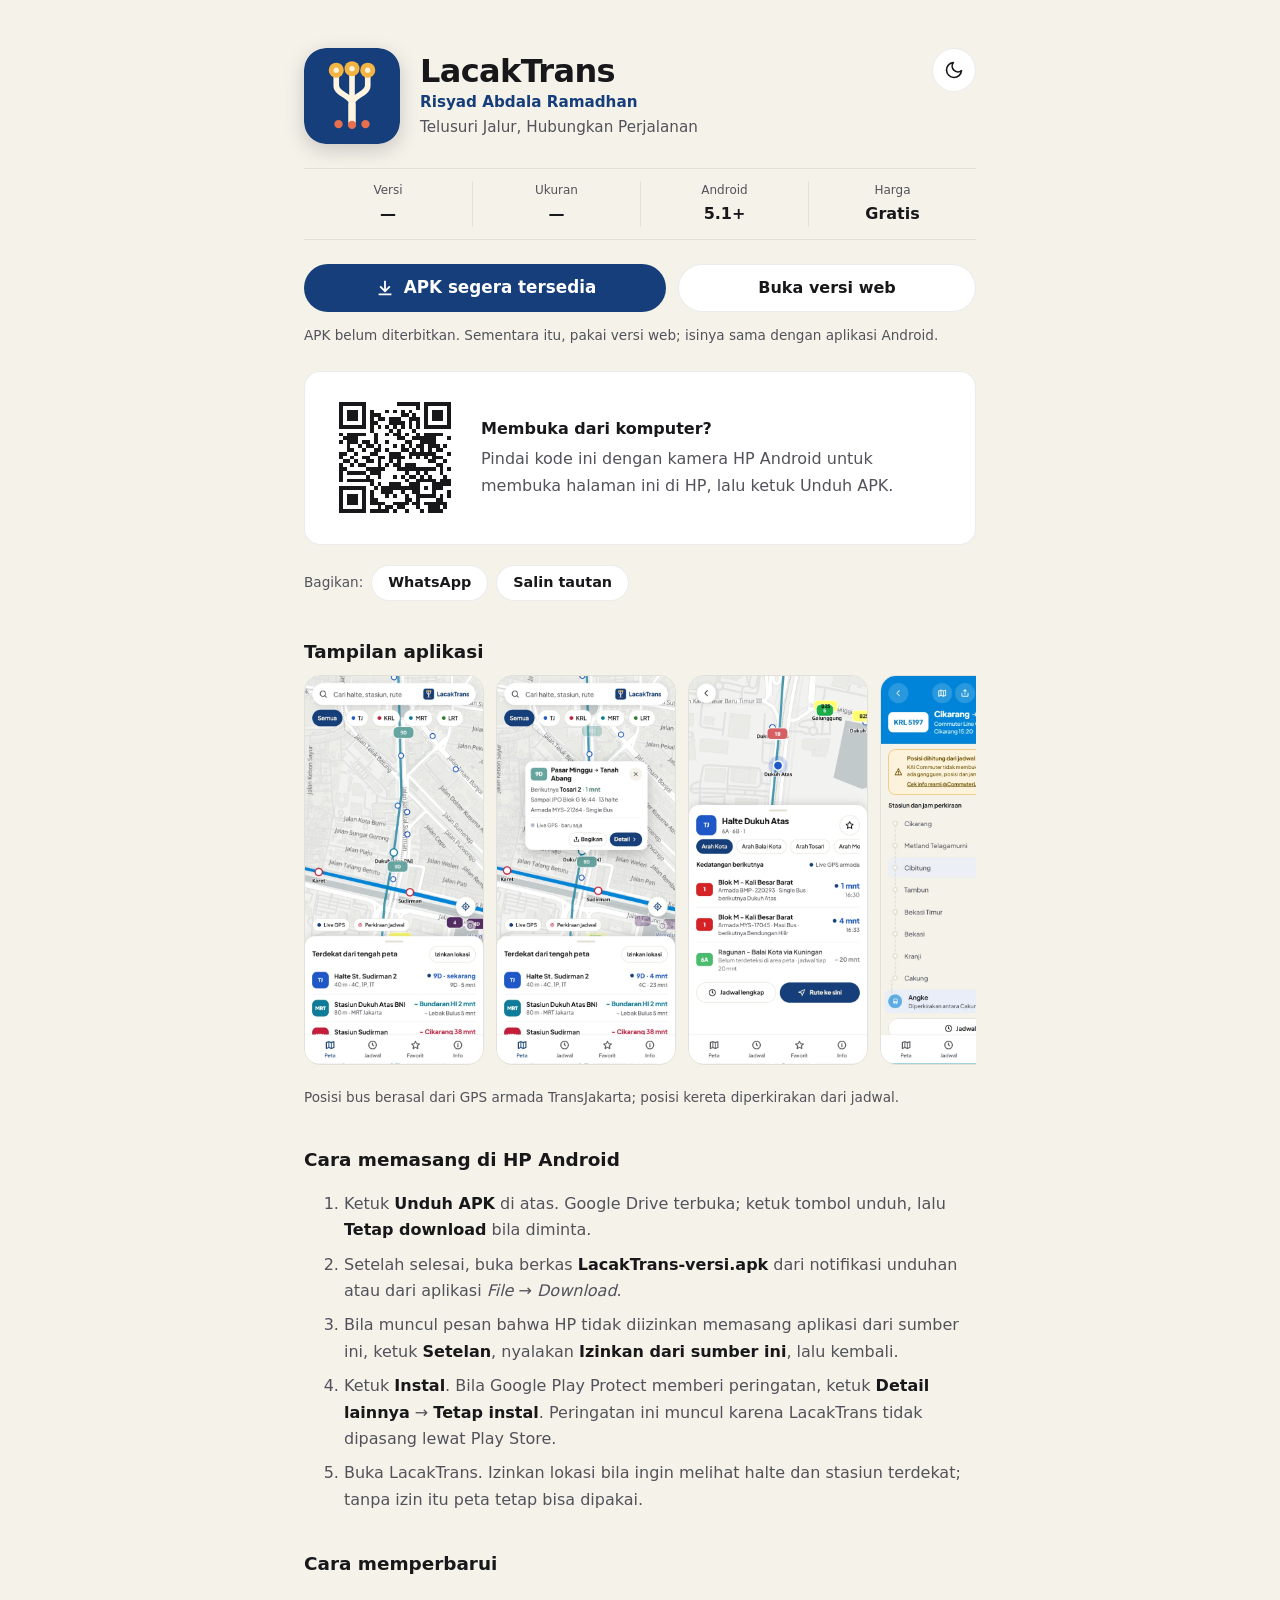
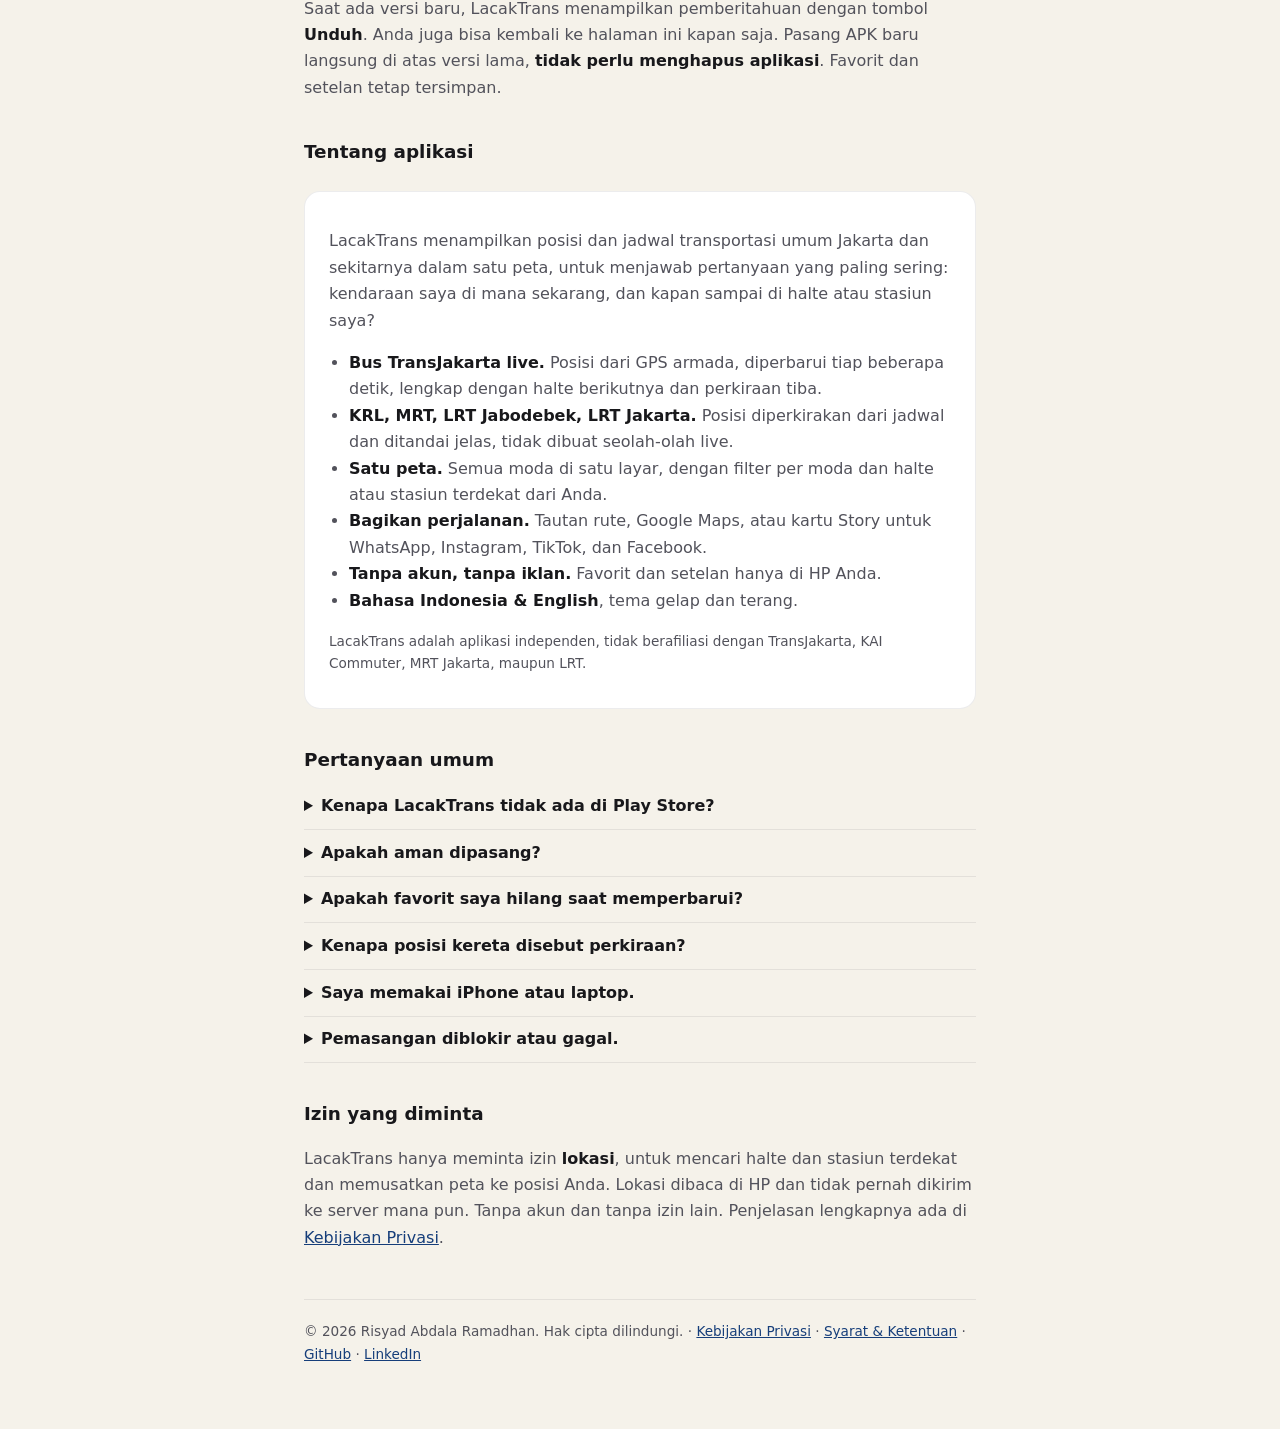
==== index.html @ 2914f6ce "Situs unduh-lt.silsilara.com: halaman unduhan APK, Kebijakan Privasi dan Syarat & Ketentuan (ID/EN)," ====
<!doctype html>
<html lang="id">
  <head>
    <meta charset="UTF-8" />
    <meta name="viewport" content="width=device-width, initial-scale=1.0" />
    <title>LacakTrans — Unduh Aplikasi Lacak TransJakarta, KRL, MRT, LRT</title>
    <meta name="description" content="LacakTrans, aplikasi gratis untuk melihat posisi dan jadwal TransJakarta, KRL, MRT, dan LRT dalam satu peta. Tanpa akun, untuk Android dan web." />
    <link rel="icon" type="image/svg+xml" href="favicon.svg" />
    <link rel="stylesheet" href="gaya.css" />
    <meta name="theme-color" content="#f5f2ea" />
    <script src="tema.js"></script>
    <!-- Pratinjau saat tautan dibagikan (WhatsApp, Telegram, Facebook, dll.) -->
    <meta property="og:type" content="website" />
    <meta property="og:site_name" content="LacakTrans" />
    <meta property="og:title" content="Unduh LacakTrans — Lacak TransJakarta, KRL, MRT, LRT" />
    <meta property="og:description" content="Telusuri Jalur, Hubungkan Perjalanan. Unduh APK Android terbaru atau buka versi web." />
    <meta property="og:url" content="https://unduh-lt.silsilara.com/" />
    <meta property="og:image" content="https://unduh-lt.silsilara.com/gambar/pratinjau.png" />
    <meta property="og:image:width" content="1200" />
    <meta property="og:image:height" content="630" />
    <meta property="og:locale" content="id_ID" />
    <meta name="twitter:card" content="summary_large_image" />
    <link rel="canonical" href="https://unduh-lt.silsilara.com/" />
    <!-- Data terstruktur untuk Google (hasil penelusuran & jawaban AI). Isi FAQPage harus sama dengan bagian
         "Pertanyaan umum" di bawah; ubah keduanya bersamaan. Versi APK sengaja tidak ditulis di sini agar tidak basi. -->
    <script type="application/ld+json">
      {
        "@context": "https://schema.org",
        "@graph": [
          {
            "@type": "WebSite",
            "@id": "https://unduh-lt.silsilara.com/#situs",
            "url": "https://unduh-lt.silsilara.com/",
            "name": "LacakTrans",
            "inLanguage": "id"
          },
          {
            "@type": "Person",
            "@id": "https://unduh-lt.silsilara.com/#pengembang",
            "name": "Risyad Abdala Ramadhan",
            "sameAs": ["https://github.com/masrisyad", "https://www.linkedin.com/in/risyadabdalaramadhan/"]
          },
          {
            "@type": "MobileApplication",
            "@id": "https://unduh-lt.silsilara.com/#aplikasi",
            "name": "LacakTrans",
            "alternateName": "LacakTrans by Silsilara",
            "description": "Aplikasi gratis untuk melihat posisi dan jadwal transportasi umum Jakarta dalam satu peta: bus TransJakarta live dari GPS armada, KRL, MRT, LRT Jabodebek, dan LRT Jakarta diperkirakan dari jadwal. Tanpa akun dan tanpa iklan.",
            "url": "https://unduh-lt.silsilara.com/",
            "applicationCategory": "TravelApplication",
            "operatingSystem": "Android 5.1+",
            "inLanguage": ["id", "en"],
            "isAccessibleForFree": true,
            "offers": { "@type": "Offer", "price": "0", "priceCurrency": "IDR" },
            "image": "https://unduh-lt.silsilara.com/gambar/pratinjau.png",
            "screenshot": [
              "https://unduh-lt.silsilara.com/gambar/1-peta.webp",
              "https://unduh-lt.silsilara.com/gambar/2-tooltip.webp",
              "https://unduh-lt.silsilara.com/gambar/3-halte.webp",
              "https://unduh-lt.silsilara.com/gambar/4-kereta.webp"
            ],
            "featureList": [
              "Posisi bus TransJakarta live dari GPS armada",
              "Posisi KRL, MRT, dan LRT diperkirakan dari jadwal, ditandai jelas",
              "Semua moda dalam satu peta",
              "Kedatangan berikutnya di halte dan stasiun",
              "Bagikan rute dan kartu Story",
              "Bahasa Indonesia dan English, tema gelap dan terang"
            ],
            "author": { "@id": "https://unduh-lt.silsilara.com/#pengembang" },
            "sameAs": ["https://lacaktrans.silsilara.com/"]
          },
          {
            "@type": "FAQPage",
            "mainEntity": [
              {
                "@type": "Question",
                "name": "Kenapa LacakTrans tidak ada di Play Store?",
                "acceptedAnswer": { "@type": "Answer", "text": "Untuk saat ini LacakTrans dibagikan langsung sebagai berkas APK lewat halaman ini. Halaman ini selalu berisi versi terbaru, jadi cukup bagikan tautan ini." }
              },
              {
                "@type": "Question",
                "name": "Apakah aman dipasang?",
                "acceptedAnswer": { "@type": "Answer", "text": "APK di halaman ini ditandatangani dengan kunci resmi LacakTrans, jadi pembaruan hanya bisa dipasang di atas aplikasi asli. Unduh hanya dari halaman ini, jangan dari berkas yang diteruskan orang lain." }
              },
              {
                "@type": "Question",
                "name": "Apakah favorit saya hilang saat memperbarui?",
                "acceptedAnswer": { "@type": "Answer", "text": "Tidak. Pasang versi baru di atas versi lama; favorit dan setelan tetap tersimpan di HP." }
              },
              {
                "@type": "Question",
                "name": "Kenapa posisi kereta disebut perkiraan?",
                "acceptedAnswer": { "@type": "Answer", "text": "KRL, MRT, dan LRT belum membuka data posisi kereta. LacakTrans menghitung posisinya dari jadwal, jadi ditandai perkiraan dan bisa berbeda dari kereta sebenarnya. Posisi bus TransJakarta berasal dari GPS armada." }
              },
              {
                "@type": "Question",
                "name": "Saya memakai iPhone atau laptop.",
                "acceptedAnswer": { "@type": "Answer", "text": "Gunakan versi web di https://lacaktrans.silsilara.com. Isinya sama dengan aplikasi Android." }
              },
              {
                "@type": "Question",
                "name": "Pemasangan diblokir atau gagal.",
                "acceptedAnswer": { "@type": "Answer", "text": "Pastikan izin Instal aplikasi tidak dikenal sudah dinyalakan untuk aplikasi yang membuka APK (Chrome, Drive, atau File). Bila muncul \"Aplikasi tidak terpasang\" karena versinya bentrok, hapus dulu LacakTrans versi uji coba lalu pasang ulang." }
              }
            ]
          }
        ]
      }
    </script>
  </head>
  <body>
    <main>
      <!-- Info APK di bawah adalah cadangan; skrip memperbaruinya dari versi.json situs aplikasi (bagian "apk"). -->
      <header class="aplikasi">
        <img class="ikon-aplikasi" src="favicon.svg" alt="" width="96" height="96" />
        <div>
          <h1>LacakTrans</h1>
          <p class="pengembang">Risyad Abdala Ramadhan</p>
          <p class="slogan">Telusuri Jalur, Hubungkan Perjalanan</p>
        </div>
        <button id="tombol-tema" class="tombol-tema" type="button" aria-label="Ganti ke mode gelap" title="Ganti ke mode gelap">
          <svg class="ikon-bulan" aria-hidden="true" viewBox="0 0 24 24" width="20" height="20" fill="none" stroke="currentColor" stroke-width="2" stroke-linecap="round" stroke-linejoin="round"><path d="M21 12.8A9 9 0 1 1 11.2 3a7 7 0 0 0 9.8 9.8z"/></svg>
          <svg class="ikon-matahari" aria-hidden="true" viewBox="0 0 24 24" width="20" height="20" fill="none" stroke="currentColor" stroke-width="2" stroke-linecap="round"><circle cx="12" cy="12" r="4"/><path d="M12 2v2M12 20v2M4.93 4.93l1.41 1.41M17.66 17.66l1.41 1.41M2 12h2M20 12h2M4.93 19.07l1.41-1.41M17.66 6.34l1.41-1.41"/></svg>
        </button>
      </header>

      <!-- Tampil bila dibuka dari browser bawaan Instagram/Facebook/TikTok: unduhan sering gagal di sana. -->
      <div id="pesan-aplikasi" class="pemberitahuan" role="alert" hidden>
        <strong>Anda membuka halaman ini dari <span id="nama-aplikasi">aplikasi lain</span>.</strong>
        Unduhan bisa gagal di sini, jadi buka halaman ini di browser dulu.
        <div class="tombol-unduh">
          <a id="tombol-buka-browser" class="tombol utama" href="https://unduh-lt.silsilara.com/" hidden>Buka di browser</a>
          <button id="salin-aplikasi" class="tombol kedua" type="button">Salin tautan</button>
        </div>
        <!-- Teks petunjuk diisi skrip sesuai perangkat (Android / iPhone & iPad). -->
        <p id="petunjuk-menu" class="kecil">
          Atau buka menu aplikasi ini, lalu pilih Buka di browser. Bisa juga salin tautan lalu tempel di browser.
        </p>
      </div>

      <dl class="statistik">
        <div><dt>Versi</dt><dd id="info-versi">—</dd></div>
        <div><dt>Ukuran</dt><dd id="info-ukuran">—</dd></div>
        <div><dt>Android</dt><dd>5.1+</dd></div>
        <div><dt>Harga</dt><dd>Gratis</dd></div>
      </dl>

      <div id="pesan-iphone" class="pemberitahuan" hidden>
        <strong>Aplikasi iOS belum tersedia untuk iPhone/iPad.</strong> Silakan pakai versi web lewat tombol di bawah;
        isinya sama dan bisa disimpan ke layar utama dari Safari (Bagikan → Tambahkan ke Layar Utama).
      </div>

      <div class="unduh">
        <div class="tombol-unduh">
          <a id="tombol-apk" class="tombol utama" href="https://lacaktrans.silsilara.com" rel="noopener">
            <svg aria-hidden="true" viewBox="0 0 24 24" width="22" height="22"><path fill="currentColor" d="M11 4h2v9.17l3.59-3.58L18 11l-6 6-6-6 1.41-1.41L11 13.17zM5 18h14v2H5z"/></svg>
            <span id="teks-apk">APK segera tersedia</span>
          </a>
          <a id="tombol-web" class="tombol kedua" href="https://lacaktrans.silsilara.com" rel="noopener">Buka versi web</a>
        </div>
        <p id="catatan-unduh" class="kecil catatan-unduh">
          APK belum diterbitkan. Sementara itu, pakai versi web; isinya sama dengan aplikasi Android.
        </p>

        <div id="kartu-qr" class="kartu kartu-qr" hidden>
          <img src="gambar/qr.svg" alt="Kode QR halaman ini" width="132" height="132" />
          <div>
            <strong>Membuka dari komputer?</strong>
            <p>Pindai kode ini dengan kamera HP Android untuk membuka halaman ini di HP, lalu ketuk Unduh APK.</p>
          </div>
        </div>
      </div>

      <div class="bagikan">
        <span class="kecil">Bagikan:</span>
        <a id="bagikan-wa" class="tombol kecil-tombol" href="https://wa.me/?text=Unduh%20LacakTrans%2C%20aplikasi%20lacak%20TransJakarta%2C%20KRL%2C%20MRT%2C%20dan%20LRT%3A%20https%3A%2F%2Funduh-lt.silsilara.com%2F" rel="noopener">WhatsApp</a>
        <button id="bagikan-salin" class="tombol kecil-tombol" type="button">Salin tautan</button>
        <span id="bagikan-status" class="kecil" role="status"></span>
      </div>

      <section aria-labelledby="judul-layar">
        <h2 id="judul-layar">Tampilan aplikasi</h2>
        <div class="layar">
          <img src="gambar/1-peta.webp" alt="Peta: bus TransJakarta live dan kereta perkiraan di sekitar Dukuh Atas" width="270" height="584" loading="lazy" />
          <img src="gambar/2-tooltip.webp" alt="Kartu bus: rute, asal dan tujuan, halte berikutnya, perkiraan tiba" width="270" height="584" loading="lazy" />
          <img src="gambar/3-halte.webp" alt="Layar halte: kedatangan bus berikutnya" width="270" height="584" loading="lazy" />
          <img src="gambar/4-kereta.webp" alt="Layar kereta: stasiun berikutnya dan perkiraan tiba di tiap stasiun" width="270" height="584" loading="lazy" />
        </div>
        <p class="kecil">Posisi bus berasal dari GPS armada TransJakarta; posisi kereta diperkirakan dari jadwal.</p>
      </section>

      <section id="bagian-baru" aria-labelledby="judul-baru" hidden>
        <h2 id="judul-baru">Apa yang baru</h2>
        <p id="info-catatan"></p>
      </section>

      <section aria-labelledby="judul-pasang">
        <h2 id="judul-pasang">Cara memasang di HP Android</h2>
        <ol class="langkah">
          <li>Ketuk <strong>Unduh APK</strong> di atas. Google Drive terbuka; ketuk tombol unduh, lalu <strong>Tetap download</strong> bila diminta.</li>
          <li>Setelah selesai, buka berkas <strong>LacakTrans-<span class="versi-teks">versi</span>.apk</strong> dari notifikasi unduhan atau dari aplikasi <em>File</em> → <em>Download</em>.</li>
          <li>Bila muncul pesan bahwa HP tidak diizinkan memasang aplikasi dari sumber ini, ketuk <strong>Setelan</strong>, nyalakan <strong>Izinkan dari sumber ini</strong>, lalu kembali.</li>
          <li>Ketuk <strong>Instal</strong>. Bila Google Play Protect memberi peringatan, ketuk <strong>Detail lainnya</strong> → <strong>Tetap instal</strong>. Peringatan ini muncul karena LacakTrans tidak dipasang lewat Play Store.</li>
          <li>Buka LacakTrans. Izinkan lokasi bila ingin melihat halte dan stasiun terdekat; tanpa izin itu peta tetap bisa dipakai.</li>
        </ol>
      </section>

      <section aria-labelledby="judul-perbarui">
        <h2 id="judul-perbarui">Cara memperbarui</h2>
        <p>
          Saat ada versi baru, LacakTrans menampilkan pemberitahuan dengan tombol <strong>Unduh</strong>. Anda juga bisa kembali ke
          halaman ini kapan saja. Pasang APK baru langsung di atas versi lama, <strong>tidak perlu menghapus aplikasi</strong>.
          Favorit dan setelan tetap tersimpan.
        </p>
      </section>

      <section aria-labelledby="judul-tentang">
        <h2 id="judul-tentang">Tentang aplikasi</h2>
        <div class="kartu">
          <p>
            LacakTrans menampilkan posisi dan jadwal transportasi umum Jakarta dan sekitarnya dalam satu peta, untuk menjawab
            pertanyaan yang paling sering: kendaraan saya di mana sekarang, dan kapan sampai di halte atau stasiun saya?
          </p>
          <ul>
            <li><strong>Bus TransJakarta live.</strong> Posisi dari GPS armada, diperbarui tiap beberapa detik, lengkap dengan halte berikutnya dan perkiraan tiba.</li>
            <li><strong>KRL, MRT, LRT Jabodebek, LRT Jakarta.</strong> Posisi diperkirakan dari jadwal dan ditandai jelas, tidak dibuat seolah-olah live.</li>
            <li><strong>Satu peta.</strong> Semua moda di satu layar, dengan filter per moda dan halte atau stasiun terdekat dari Anda.</li>
            <li><strong>Bagikan perjalanan.</strong> Tautan rute, Google Maps, atau kartu Story untuk WhatsApp, Instagram, TikTok, dan Facebook.</li>
            <li><strong>Tanpa akun, tanpa iklan.</strong> Favorit dan setelan hanya di HP Anda.</li>
            <li><strong>Bahasa Indonesia &amp; English</strong>, tema gelap dan terang.</li>
          </ul>
          <p class="kecil">LacakTrans adalah aplikasi independen, tidak berafiliasi dengan TransJakarta, KAI Commuter, MRT Jakarta, maupun LRT.</p>
        </div>
      </section>

      <section aria-labelledby="judul-tanya">
        <h2 id="judul-tanya">Pertanyaan umum</h2>
        <details>
          <summary>Kenapa LacakTrans tidak ada di Play Store?</summary>
          <p>Untuk saat ini LacakTrans dibagikan langsung sebagai berkas APK lewat halaman ini. Halaman ini selalu berisi versi terbaru, jadi cukup bagikan tautan ini.</p>
        </details>
        <details>
          <summary>Apakah aman dipasang?</summary>
          <p>APK di halaman ini ditandatangani dengan kunci resmi LacakTrans, jadi pembaruan hanya bisa dipasang di atas aplikasi asli. Unduh hanya dari halaman ini, jangan dari berkas yang diteruskan orang lain.</p>
        </details>
        <details>
          <summary>Apakah favorit saya hilang saat memperbarui?</summary>
          <p>Tidak. Pasang versi baru di atas versi lama; favorit dan setelan tetap tersimpan di HP.</p>
        </details>
        <details>
          <summary>Kenapa posisi kereta disebut perkiraan?</summary>
          <p>KRL, MRT, dan LRT belum membuka data posisi kereta. LacakTrans menghitung posisinya dari jadwal, jadi ditandai perkiraan dan bisa berbeda dari kereta sebenarnya. Posisi bus TransJakarta berasal dari GPS armada.</p>
        </details>
        <details>
          <summary>Saya memakai iPhone atau laptop.</summary>
          <p>Gunakan <a id="tautan-web-faq" href="https://lacaktrans.silsilara.com">versi web</a>. Isinya sama dengan aplikasi Android.</p>
        </details>
        <details>
          <summary>Pemasangan diblokir atau gagal.</summary>
          <p>Pastikan izin <em>Instal aplikasi tidak dikenal</em> sudah dinyalakan untuk aplikasi yang membuka APK (Chrome, Drive, atau File). Bila muncul "Aplikasi tidak terpasang" karena versinya bentrok, hapus dulu LacakTrans versi uji coba lalu pasang ulang.</p>
        </details>
      </section>

      <section aria-labelledby="judul-izin">
        <h2 id="judul-izin">Izin yang diminta</h2>
        <p>
          LacakTrans hanya meminta izin <strong>lokasi</strong>, untuk mencari halte dan stasiun terdekat dan memusatkan peta ke
          posisi Anda. Lokasi dibaca di HP dan tidak pernah dikirim ke server mana pun. Tanpa akun dan tanpa izin lain.
          Penjelasan lengkapnya ada di <a href="privasi.html">Kebijakan Privasi</a>.
        </p>
      </section>

      <footer>
        © 2026 Risyad Abdala Ramadhan. Hak cipta dilindungi. ·
        <a href="privasi.html">Kebijakan Privasi</a> ·
        <a href="syarat.html">Syarat &amp; Ketentuan</a> ·
        <a href="https://github.com/masrisyad">GitHub</a> ·
        <a href="https://www.linkedin.com/in/risyadabdalaramadhan/">LinkedIn</a>
      </footer>
    </main>

    <script>
      const TAUTAN_HALAMAN = 'https://unduh-lt.silsilara.com/'
      // Info APK terbaru, sumber yang sama dengan dialog pembaruan di aplikasi (public/data/versi.json → "apk").
      const VERSI_JSON = 'https://lacaktrans.silsilara.com/data/versi.json'
      const $ = (id) => document.getElementById(id)

      function tampilkanVersi(versi) {
        const info = versi && versi.apk
        if (!info || !/^https:\/\//.test(info.url || '')) return // belum ada APK: tetap pakai teks cadangan
        const nama = String(info.versionName || info.versionCode || '')
        if (nama) {
          $('info-versi').textContent = nama
          $('teks-apk').textContent = `Unduh APK ${nama}`
          document.querySelectorAll('.versi-teks').forEach((el) => (el.textContent = nama))
        }
        if (info.ukuran) $('info-ukuran').textContent = info.ukuran
        let tanggal = ''
        if (/^\d{4}-\d{2}-\d{2}$/.test(info.tanggal || '')) {
          tanggal = new Date(info.tanggal + 'T00:00:00').toLocaleDateString('id-ID', { day: 'numeric', month: 'long', year: 'numeric' })
        }
        $('catatan-unduh').innerHTML =
          (tanggal ? `Diperbarui ${tanggal}. ` : '') +
          'APK diunduh dari Google Drive. Bila muncul peringatan pemindaian virus, ketuk <strong>Tetap download</strong> (<em>Download anyway</em>).'
        $('tombol-apk').href = info.url
        const catatan = (info.catatan && info.catatan.id) || ''
        if (catatan) {
          $('info-catatan').textContent = catatan
          $('bagian-baru').hidden = false
        }
      }
      fetch(VERSI_JSON, { cache: 'no-store' })
        .then((r) => (r.ok ? r.json() : null))
        .then(tampilkanVersi)
        .catch(() => {}) // tetap pakai info cadangan di HTML

      // Menyesuaikan perangkat: iPhone/iPad → versi web jadi tombol utama; komputer → kode QR untuk HP.
      const ua = navigator.userAgent
      const iphone = /iPhone|iPad|iPod/i.test(ua) || (/Macintosh/.test(ua) && navigator.maxTouchPoints > 1)
      const android = /Android/i.test(ua)

      // Browser bawaan aplikasi (daftar sama dengan situs Silsilara). WhatsApp & Telegram tidak termasuk: keduanya
      // membuka tautan lewat Chrome Custom Tabs / Safari, tempat unduhan berjalan normal.
      const APLIKASI = [
        ['Instagram', /Instagram/],
        ['Threads', /Barcelona/],
        ['Facebook', /FBAN|FBAV|FB_IAB|FBIOS/],
        ['TikTok', /musical_ly|BytedanceWebview|TikTok/i],
        ['LINE', /\bLine\//],
        ['LinkedIn', /LinkedInApp/],
      ]
      const aplikasi = APLIKASI.find(([, pola]) => pola.test(ua))?.[0]
      if (aplikasi) {
        $('nama-aplikasi').textContent = aplikasi
        $('pesan-aplikasi').hidden = false
        $('salin-aplikasi').addEventListener('click', async () => {
          try {
            await navigator.clipboard.writeText(TAUTAN_HALAMAN)
            $('salin-aplikasi').textContent = 'Tautan disalin'
          } catch {
            $('salin-aplikasi').textContent = TAUTAN_HALAMAN
          }
        })
        const alamat = `${location.host}${location.pathname}${location.search}`
        if (android) {
          // Intent tanpa package= → browser default HP (Chrome, Firefox, Opera, dll.), bukan dipaksa ke Chrome.
          const intent = `intent://${alamat}#Intent;scheme=https;end`
          $('tombol-buka-browser').href = intent
          $('tombol-buka-browser').hidden = false
          $('petunjuk-menu').textContent =
            'Bila tidak pindah otomatis, ketuk tombol di atas, atau ketuk ⋮ di pojok kanan atas lalu pilih Buka di browser.'
          location.href = intent // coba otomatis; bila diabaikan aplikasinya, tombol di atas tetap ada
        } else if (iphone) {
          // iOS tidak punya intent seperti Android, jadi halaman tidak bisa membuka Safari sendiri.
          const petunjuk = $('petunjuk-menu')
          petunjuk.classList.remove('kecil')
          petunjuk.innerHTML = 'Ketuk ikon titik tiga <strong>(⋯)</strong>, lalu pilih <strong>Buka di browser eksternal</strong>.'
          $('salin-aplikasi').parentElement.before(petunjuk)
        }
      }
      if (iphone) {
        // Di dalam aplikasi cukup satu kotak (buka di browser); pesan iPhone tampil setelah halaman dibuka di Safari.
        $('pesan-iphone').hidden = Boolean(aplikasi)
        $('tombol-apk').classList.replace('utama', 'kedua')
        $('tombol-web').classList.replace('kedua', 'utama')
        $('tombol-web').parentElement.prepend($('tombol-web'))
      } else if (!android) {
        $('kartu-qr').hidden = false
      }

      // Bagikan: lembar bagikan bawaan HP bila ada, selain itu salin tautan.
      const pesanBagikan = 'Unduh LacakTrans, aplikasi lacak TransJakarta, KRL, MRT, dan LRT:'
      $('bagikan-salin').addEventListener('click', async () => {
        if (navigator.share && (android || iphone)) {
          try {
            await navigator.share({ title: 'LacakTrans', text: pesanBagikan, url: TAUTAN_HALAMAN })
            return
          } catch (err) {
            if (err?.name === 'AbortError') return
          }
        }
        try {
          await navigator.clipboard.writeText(TAUTAN_HALAMAN)
          $('bagikan-status').textContent = 'Tautan disalin.'
        } catch {
          $('bagikan-status').textContent = TAUTAN_HALAMAN
        }
      })
      if (navigator.share && (android || iphone)) $('bagikan-salin').textContent = 'Bagikan lainnya'

      // Analitik PostHog (proyek yang sama dengan aplikasi, lihat src/lib/analitik.ts), seperti halaman unduh Silsilara:
      // hanya 3 event, tanpa autocapture & rekaman sesi. Sengaja tidak memakai $pageview
      // agar kunjungan di sini tidak ikut terhitung sebagai pengunjung aplikasi. GitHub Pages tanpa proxy /sinyal →
      // kirim langsung ke PostHog EU. Kunci kosong atau di luar unduh-lt.silsilara.com: event hanya ditulis ke konsol.
      const POSTHOG_KEY = '' // isi dengan kunci proyek PostHog LacakTrans (phc_...) setelah proyeknya dibuat
      const ANALITIK = Boolean(POSTHOG_KEY) && location.hostname === 'unduh-lt.silsilara.com'
      const antreanAnalitik = []
      const lacak = (event, props = {}) => {
        if (!ANALITIK) return console.info('[analitik]', event, props)
        if (window.posthog?.__loaded) window.posthog.capture(event, props, { transport: 'sendBeacon' })
        else antreanAnalitik.push([event, props])
      }
      if (ANALITIK) {
        const skrip = document.createElement('script')
        skrip.src = 'https://cdn.jsdelivr.net/npm/posthog-js@1.436.1/dist/array.full.no-external.js'
        skrip.async = true
        skrip.onload = () => {
          window.posthog.init(POSTHOG_KEY, {
            api_host: 'https://eu.i.posthog.com',
            defaults: '2026-08-30',
            person_profiles: 'identified_only',
            persistence: 'localStorage', // tanpa cookie
            autocapture: false,
            capture_pageview: false,
            capture_pageleave: false,
            capture_performance: false,
            capture_dead_clicks: false,
            capture_heatmaps: false,
            capture_exceptions: false,
            rageclick: false,
            disable_session_recording: true,
            disable_surveys: true,
          })
          window.posthog.register({ platform: 'Halaman unduh', browser_aplikasi: aplikasi || null })
          antreanAnalitik.splice(0).forEach(([event, props]) => window.posthog.capture(event, props))
        }
        document.head.append(skrip)
      }
      const perangkat = iphone ? 'iPhone/iPad' : android ? 'Android' : 'Komputer'
      lacak('buka_halaman_unduh', { perangkat })
      $('tombol-apk').addEventListener('click', () => lacak('klik_unduh_apk', { perangkat, versi: $('info-versi').textContent }))
      $('tombol-web').addEventListener('click', () => lacak('klik_buka_web', { perangkat, posisi: 'tombol' }))
      $('tautan-web-faq').addEventListener('click', () => lacak('klik_buka_web', { perangkat, posisi: 'faq' }))
    </script>
  </body>
</html>
---- gaya.css ----
/* Halaman informasi LacakTrans (unduhan, privasi, syarat) — salinan gaya situs Silsilara, warna LacakTrans.
   Bawaan mode terang; mode gelap lewat tombol tema (tema.js menyetel data-tema="gelap" di <html>). */
:root {
  color-scheme: light;
  --latar: #f5f2ea;
  --panel: #ffffff;
  --garis: rgb(24 24 27 / 0.08);
  --teks: #18181b;
  --redup: #52525b;
  --aksen: #163e7a;
  --teks-aksen: #ffffff; /* teks di atas tombol beraksen */
}
:root[data-tema='gelap'] {
  color-scheme: dark;
  --latar: #0a0f0e;
  --panel: rgb(255 255 255 / 0.04);
  --garis: rgb(255 255 255 / 0.08);
  --teks: #f4f4f5;
  --redup: #a1a1aa;
  --aksen: #f2b544;
  --teks-aksen: #18181b;
}
* {
  box-sizing: border-box;
}
body {
  margin: 0;
  background: var(--latar);
  color: var(--teks);
  font: 16px/1.65 'Plus Jakarta Sans', ui-sans-serif, system-ui, -apple-system, 'Segoe UI', sans-serif;
}
main {
  max-width: 44rem;
  margin: 0 auto;
  padding: 3rem 1rem 4rem;
}
.logo {
  display: block;
  width: 4rem;
  height: 4rem;
}
h1 {
  margin: 1.25rem 0 0.25rem;
  font-size: 2rem;
  line-height: 1.2;
  letter-spacing: -0.02em;
}
h2 {
  margin: 2.25rem 0 0.5rem;
  font-size: 1.15rem;
}
p,
li {
  color: var(--redup);
}
strong {
  color: var(--teks);
}
a {
  color: var(--aksen);
}
ul {
  padding-left: 1.25rem;
}
.kartu {
  margin-top: 1.5rem;
  padding: 1.25rem 1.5rem;
  border: 1px solid var(--garis);
  border-radius: 1rem;
  background: var(--panel);
}
.kecil {
  font-size: 0.85rem;
}

/* Beranda = halaman unduhan (index.html), tata letak mirip halaman aplikasi di toko aplikasi. */
.aplikasi {
  position: relative;
  display: flex;
  gap: 1.25rem;
  align-items: center;
  padding-right: 3.25rem; /* ruang tombol tema */
}
.tombol-tema {
  position: absolute;
  top: 0;
  right: 0;
  display: grid;
  place-items: center;
  width: 2.75rem;
  height: 2.75rem;
  border: 1px solid var(--garis);
  border-radius: 999px;
  background: var(--panel);
  color: var(--teks);
  cursor: pointer;
}
.tombol-tema:focus-visible {
  outline: 3px solid color-mix(in srgb, var(--aksen) 50%, transparent);
  outline-offset: 2px;
}
.tombol-tema .ikon-matahari,
:root[data-tema='gelap'] .tombol-tema .ikon-bulan {
  display: none;
}
:root[data-tema='gelap'] .tombol-tema .ikon-matahari {
  display: block;
}
.ikon-aplikasi {
  width: 6rem;
  height: 6rem;
  flex: none;
  border-radius: 1.4rem;
  box-shadow: 0 6px 20px rgb(0 0 0 / 0.18);
}
.aplikasi h1 {
  margin: 0;
}
.aplikasi p {
  margin: 0;
}
.pengembang {
  color: var(--aksen) !important;
  font-weight: 600;
  font-size: 0.95rem;
}
.slogan {
  font-size: 0.95rem;
}
.statistik {
  display: grid;
  grid-template-columns: repeat(4, 1fr);
  margin: 1.5rem 0 0;
  padding: 0.75rem 0;
  border-block: 1px solid var(--garis);
  text-align: center;
}
.statistik div + div {
  border-left: 1px solid var(--garis);
}
.statistik dt {
  font-size: 0.75rem;
  color: var(--redup);
}
.statistik dd {
  margin: 0;
  font-weight: 700;
}
.pemberitahuan {
  margin-top: 1.25rem;
  padding: 0.9rem 1.1rem;
  border-radius: 0.75rem;
  background: color-mix(in srgb, var(--aksen) 14%, transparent);
  color: var(--teks);
  font-size: 0.95rem;
}
.unduh {
  margin-top: 1.5rem;
}
.tombol-unduh {
  display: flex;
  flex-wrap: wrap;
  gap: 0.75rem;
}
.tombol {
  display: inline-flex;
  align-items: center;
  justify-content: center;
  gap: 0.5rem;
  min-height: 3rem;
  padding: 0 1.5rem;
  border: 1px solid var(--garis);
  border-radius: 999px;
  background: var(--panel);
  color: var(--teks);
  font: inherit;
  font-weight: 600;
  text-decoration: none;
  cursor: pointer;
}
.tombol.utama {
  flex: 1 1 14rem;
  border-color: transparent;
  background: var(--aksen);
  color: var(--teks-aksen);
  font-size: 1.05rem;
}
.tombol.kedua {
  flex: 1 1 10rem;
}
.tombol:hover {
  filter: brightness(1.06);
}
.tombol:focus-visible {
  outline: 3px solid color-mix(in srgb, var(--aksen) 50%, transparent);
  outline-offset: 2px;
}
.catatan-unduh {
  margin: 0.75rem 0 0;
}
.kartu-qr {
  display: flex;
  gap: 1.25rem;
  align-items: center;
}
.kartu-qr[hidden],
.pemberitahuan[hidden],
.tombol[hidden] {
  display: none;
}
#pesan-aplikasi {
  border: 1px solid color-mix(in srgb, var(--aksen) 45%, transparent);
}
#pesan-aplikasi .tombol-unduh {
  margin-top: 0.75rem;
}
/* iPhone/iPad: petunjuk menu titik tiga adalah langkah utama (tidak ada tombol), jadi tidak diredupkan. */
#petunjuk-menu:not(.kecil) {
  margin: 0.75rem 0 0;
  color: var(--teks);
}
.kartu-qr img {
  flex: none;
  border-radius: 0.5rem;
  background: #fff;
  padding: 0.4rem;
}
.kartu-qr p {
  margin: 0.25rem 0 0;
}
.bagikan {
  display: flex;
  flex-wrap: wrap;
  gap: 0.5rem;
  align-items: center;
  margin-top: 1.25rem;
  color: var(--redup);
}
.kecil-tombol {
  min-height: 2.25rem;
  padding: 0 1rem;
  font-size: 0.9rem;
}
.layar {
  display: flex;
  gap: 0.75rem;
  overflow-x: auto;
  scroll-snap-type: x mandatory;
  padding-bottom: 0.5rem;
}
.layar img {
  flex: none;
  width: 11.25rem;
  height: auto;
  aspect-ratio: 390 / 844;
  border: 1px solid var(--garis);
  border-radius: 1rem;
  scroll-snap-align: start;
}
.langkah li {
  margin-bottom: 0.5rem;
}
details {
  border-bottom: 1px solid var(--garis);
  padding: 0.6rem 0;
}
summary {
  cursor: pointer;
  font-weight: 600;
}
details p {
  margin: 0.5rem 0 0.25rem;
}
@media (max-width: 30rem) {
  .ikon-aplikasi {
    width: 4.5rem;
    height: 4.5rem;
    border-radius: 1.05rem;
  }
  .aplikasi h1 {
    font-size: 1.6rem;
  }
  .kartu-qr {
    flex-direction: column;
    text-align: center;
  }
}
footer {
  margin-top: 3rem;
  padding-top: 1.25rem;
  border-top: 1px solid var(--garis);
  font-size: 0.85rem;
  color: var(--redup);
}
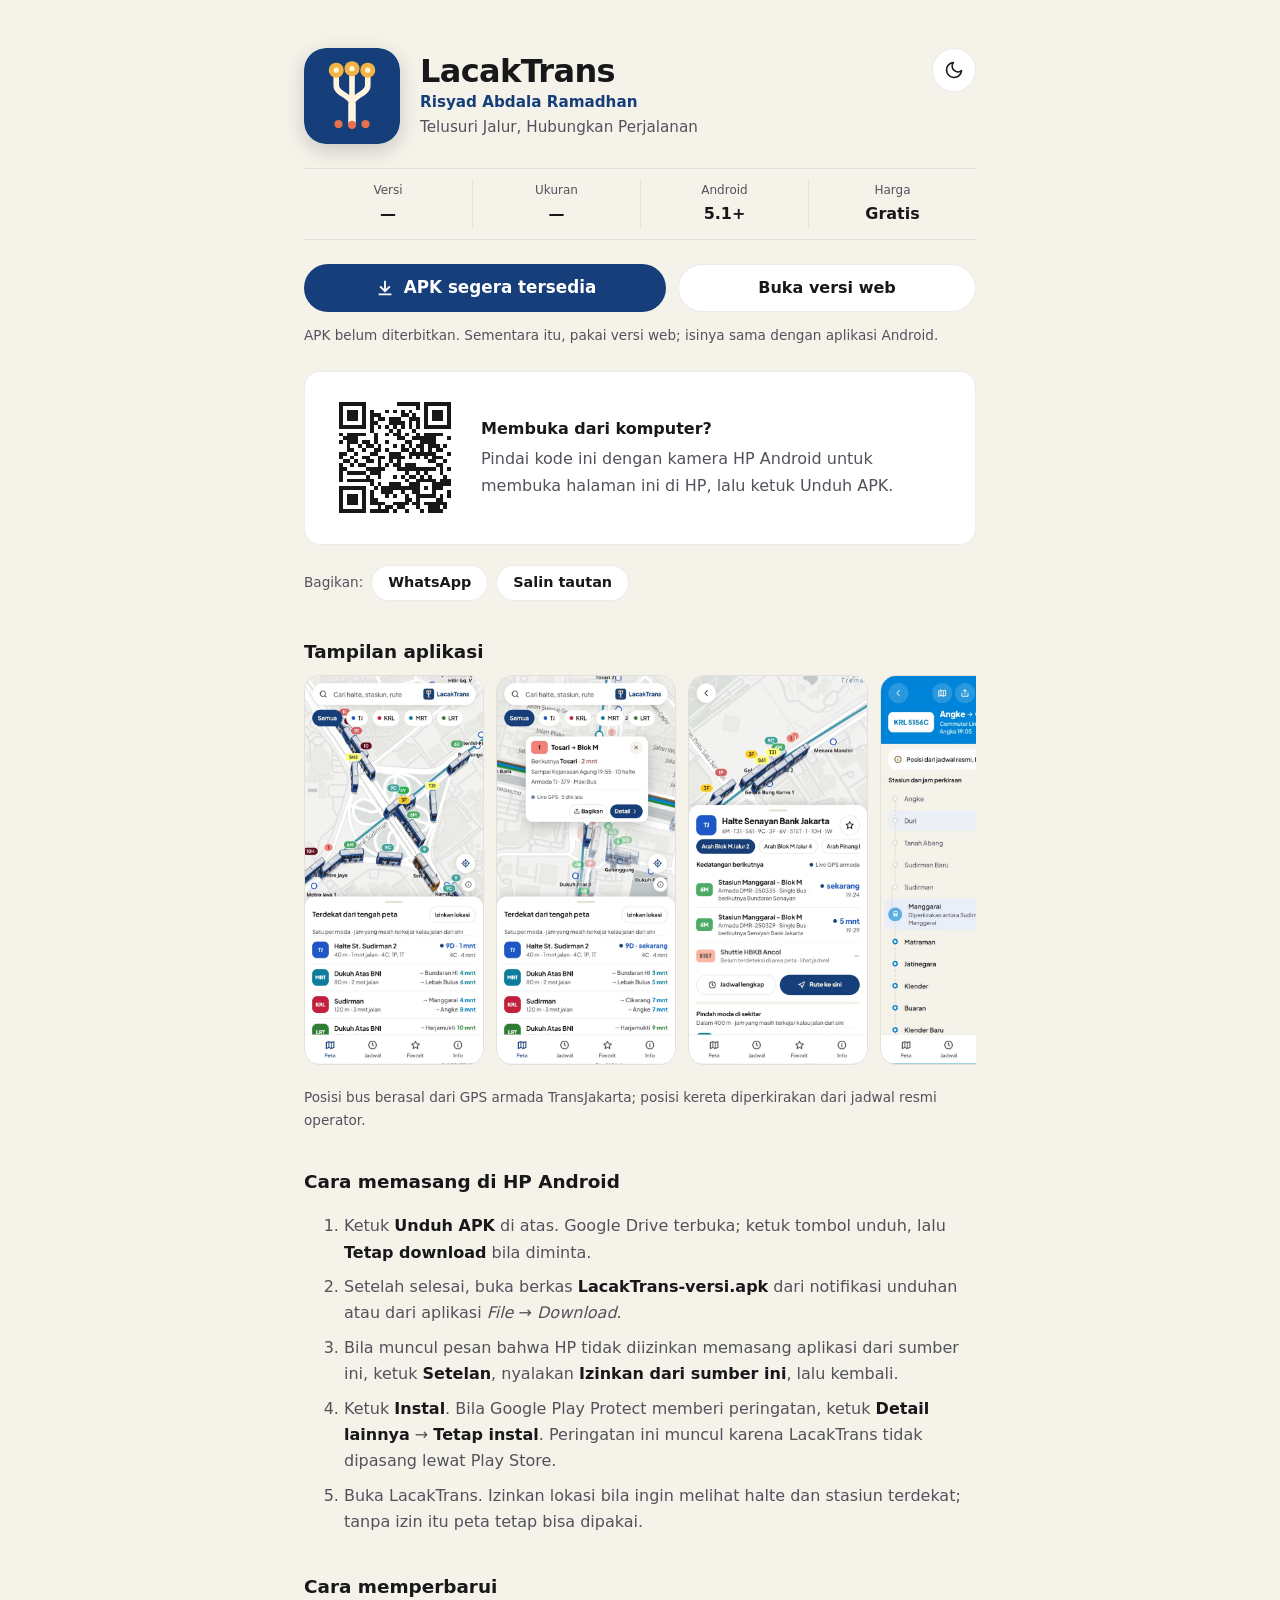
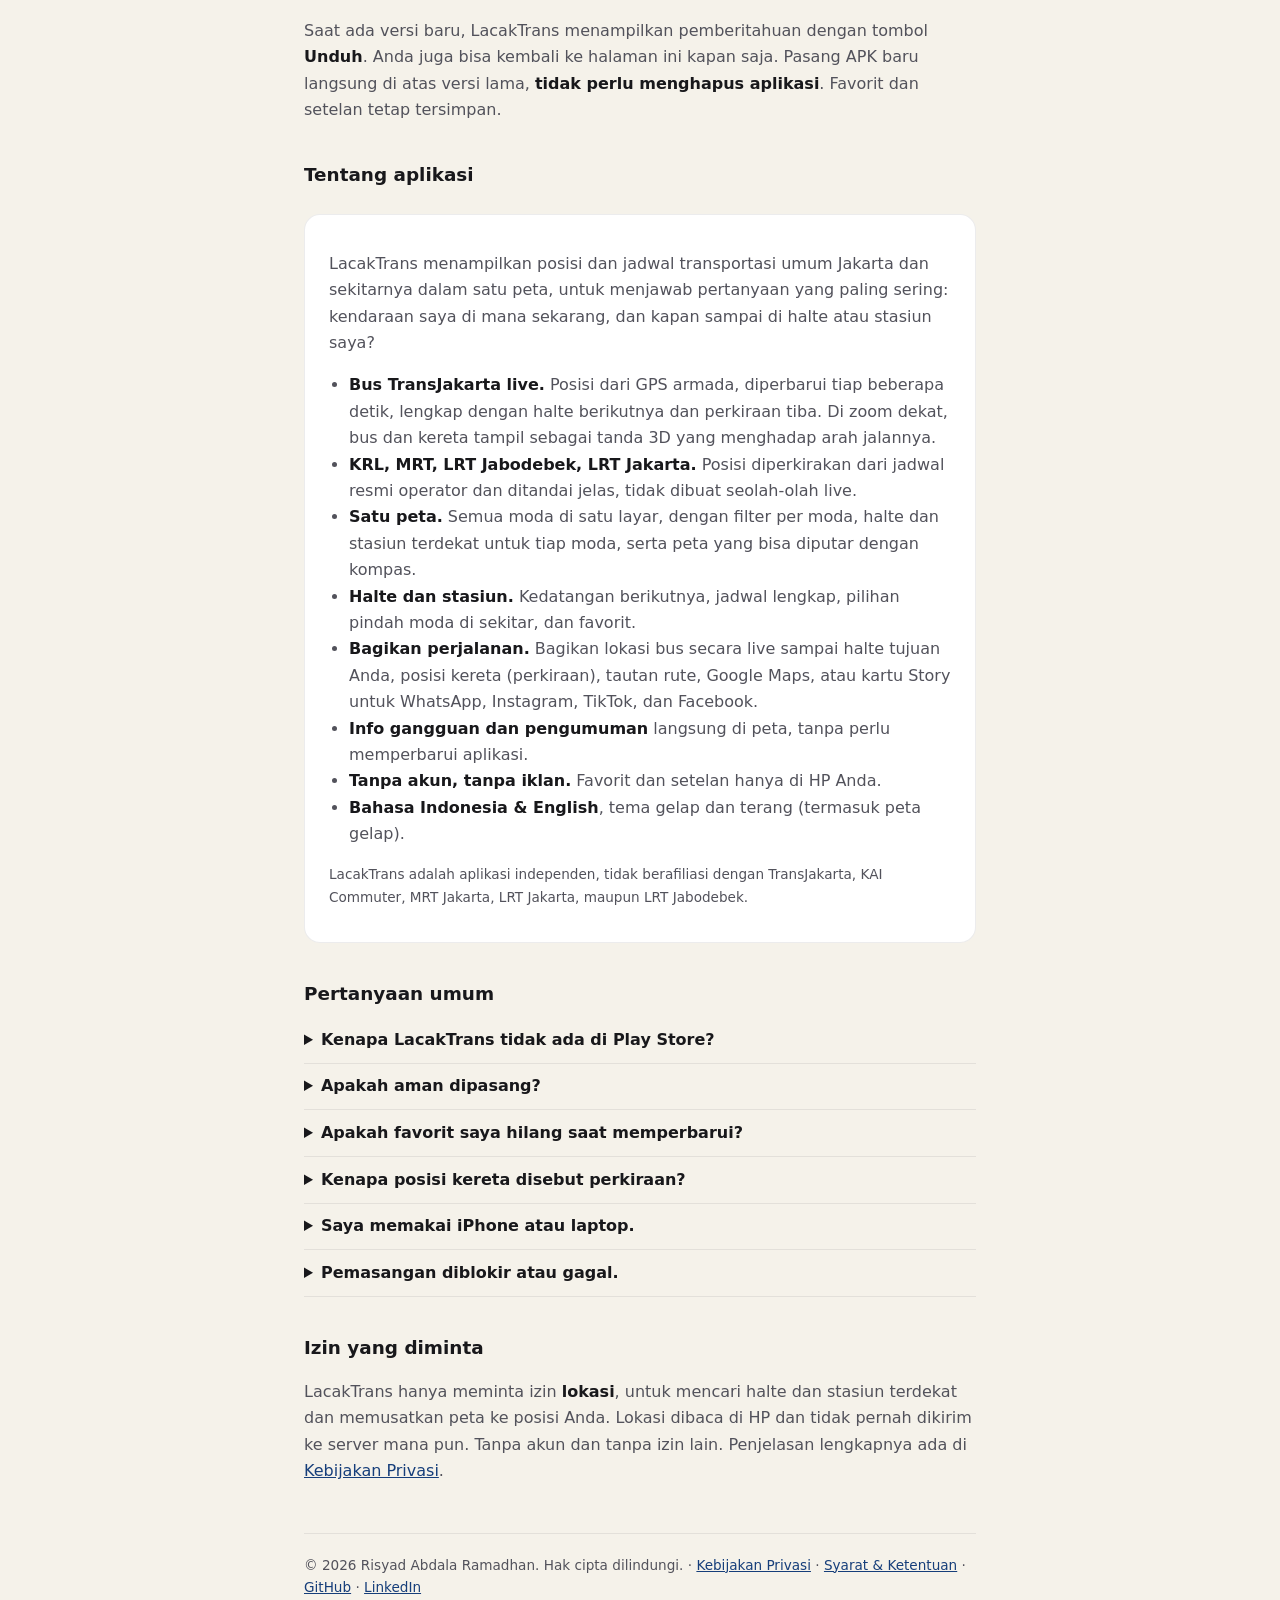
==== commit 80821100: "Rilis 1.0.0: gambar UI terbaru (tanda 3D, Semanggi, Sudirman, Senayan, KRL), Tentang aplikasi sesuai" ====
--- a/index.html
+++ b/index.html
@@ -45,7 +45,7 @@
             "@id": "https://unduh-lt.silsilara.com/#aplikasi",
             "name": "LacakTrans",
             "alternateName": "LacakTrans by Silsilara",
-            "description": "Aplikasi gratis untuk melihat posisi dan jadwal transportasi umum Jakarta dalam satu peta: bus TransJakarta live dari GPS armada, KRL, MRT, LRT Jabodebek, dan LRT Jakarta diperkirakan dari jadwal. Tanpa akun dan tanpa iklan.",
+            "description": "Aplikasi gratis untuk melihat posisi dan jadwal transportasi umum Jakarta dalam satu peta: bus TransJakarta live dari GPS armada, KRL, MRT, LRT Jabodebek, dan LRT Jakarta diperkirakan dari jadwal resmi operator. Tanpa akun dan tanpa iklan.",
             "url": "https://unduh-lt.silsilara.com/",
             "applicationCategory": "TravelApplication",
             "operatingSystem": "Android 5.1+",
@@ -60,11 +60,12 @@
               "https://unduh-lt.silsilara.com/gambar/4-kereta.webp"
             ],
             "featureList": [
-              "Posisi bus TransJakarta live dari GPS armada",
-              "Posisi KRL, MRT, dan LRT diperkirakan dari jadwal, ditandai jelas",
-              "Semua moda dalam satu peta",
-              "Kedatangan berikutnya di halte dan stasiun",
-              "Bagikan rute dan kartu Story",
+              "Posisi bus TransJakarta live dari GPS armada, tanda 3D di zoom dekat",
+              "Posisi KRL, MRT, dan LRT diperkirakan dari jadwal resmi operator, ditandai jelas",
+              "Semua moda dalam satu peta, terdekat per moda, peta bisa diputar dengan kompas",
+              "Kedatangan berikutnya, jadwal lengkap, dan pindah moda di halte dan stasiun",
+              "Bagikan lokasi bus live sampai halte tujuan, posisi kereta, rute, dan kartu Story",
+              "Info gangguan dan pengumuman di peta",
               "Bahasa Indonesia dan English, tema gelap dan terang"
             ],
             "author": { "@id": "https://unduh-lt.silsilara.com/#pengembang" },
@@ -91,7 +92,7 @@
               {
                 "@type": "Question",
                 "name": "Kenapa posisi kereta disebut perkiraan?",
-                "acceptedAnswer": { "@type": "Answer", "text": "KRL, MRT, dan LRT belum membuka data posisi kereta. LacakTrans menghitung posisinya dari jadwal, jadi ditandai perkiraan dan bisa berbeda dari kereta sebenarnya. Posisi bus TransJakarta berasal dari GPS armada." }
+                "acceptedAnswer": { "@type": "Answer", "text": "KRL, MRT, dan LRT belum membuka data posisi kereta. LacakTrans menghitung posisinya dari jadwal resmi operator, jadi ditandai perkiraan dan bisa berbeda dari kereta sebenarnya. Posisi bus TransJakarta berasal dari GPS armada." }
               },
               {
                 "@type": "Question",
@@ -182,12 +183,12 @@
       <section aria-labelledby="judul-layar">
         <h2 id="judul-layar">Tampilan aplikasi</h2>
         <div class="layar">
-          <img src="gambar/1-peta.webp" alt="Peta: bus TransJakarta live dan kereta perkiraan di sekitar Dukuh Atas" width="270" height="584" loading="lazy" />
-          <img src="gambar/2-tooltip.webp" alt="Kartu bus: rute, asal dan tujuan, halte berikutnya, perkiraan tiba" width="270" height="584" loading="lazy" />
-          <img src="gambar/3-halte.webp" alt="Layar halte: kedatangan bus berikutnya" width="270" height="584" loading="lazy" />
-          <img src="gambar/4-kereta.webp" alt="Layar kereta: stasiun berikutnya dan perkiraan tiba di tiap stasiun" width="270" height="584" loading="lazy" />
-        </div>
-        <p class="kecil">Posisi bus berasal dari GPS armada TransJakarta; posisi kereta diperkirakan dari jadwal.</p>
+          <img src="gambar/1-peta.webp" alt="Peta: bus TransJakarta live sebagai tanda 3D di simpang susun Semanggi" width="270" height="584" loading="lazy" />
+          <img src="gambar/2-tooltip.webp" alt="Kartu bus di atas tanda 3D: rute, halte berikutnya, perkiraan tiba, dan tombol Bagikan" width="270" height="584" loading="lazy" />
+          <img src="gambar/3-halte.webp" alt="Layar halte Senayan Bank Jakarta: rute yang lewat dan kedatangan bus berikutnya dari GPS armada" width="270" height="584" loading="lazy" />
+          <img src="gambar/4-kereta.webp" alt="Layar KRL: posisi perkiraan di antara dua stasiun dan jam tiba di tiap stasiun dari jadwal resmi" width="270" height="584" loading="lazy" />
+        </div>
+        <p class="kecil">Posisi bus berasal dari GPS armada TransJakarta; posisi kereta diperkirakan dari jadwal resmi operator.</p>
       </section>
 
       <section id="bagian-baru" aria-labelledby="judul-baru" hidden>
@@ -223,14 +224,16 @@
             pertanyaan yang paling sering: kendaraan saya di mana sekarang, dan kapan sampai di halte atau stasiun saya?
           </p>
           <ul>
-            <li><strong>Bus TransJakarta live.</strong> Posisi dari GPS armada, diperbarui tiap beberapa detik, lengkap dengan halte berikutnya dan perkiraan tiba.</li>
-            <li><strong>KRL, MRT, LRT Jabodebek, LRT Jakarta.</strong> Posisi diperkirakan dari jadwal dan ditandai jelas, tidak dibuat seolah-olah live.</li>
-            <li><strong>Satu peta.</strong> Semua moda di satu layar, dengan filter per moda dan halte atau stasiun terdekat dari Anda.</li>
-            <li><strong>Bagikan perjalanan.</strong> Tautan rute, Google Maps, atau kartu Story untuk WhatsApp, Instagram, TikTok, dan Facebook.</li>
+            <li><strong>Bus TransJakarta live.</strong> Posisi dari GPS armada, diperbarui tiap beberapa detik, lengkap dengan halte berikutnya dan perkiraan tiba. Di zoom dekat, bus dan kereta tampil sebagai tanda 3D yang menghadap arah jalannya.</li>
+            <li><strong>KRL, MRT, LRT Jabodebek, LRT Jakarta.</strong> Posisi diperkirakan dari jadwal resmi operator dan ditandai jelas, tidak dibuat seolah-olah live.</li>
+            <li><strong>Satu peta.</strong> Semua moda di satu layar, dengan filter per moda, halte dan stasiun terdekat untuk tiap moda, serta peta yang bisa diputar dengan kompas.</li>
+            <li><strong>Halte dan stasiun.</strong> Kedatangan berikutnya, jadwal lengkap, pilihan pindah moda di sekitar, dan favorit.</li>
+            <li><strong>Bagikan perjalanan.</strong> Bagikan lokasi bus secara live sampai halte tujuan Anda, posisi kereta (perkiraan), tautan rute, Google Maps, atau kartu Story untuk WhatsApp, Instagram, TikTok, dan Facebook.</li>
+            <li><strong>Info gangguan dan pengumuman</strong> langsung di peta, tanpa perlu memperbarui aplikasi.</li>
             <li><strong>Tanpa akun, tanpa iklan.</strong> Favorit dan setelan hanya di HP Anda.</li>
-            <li><strong>Bahasa Indonesia &amp; English</strong>, tema gelap dan terang.</li>
+            <li><strong>Bahasa Indonesia &amp; English</strong>, tema gelap dan terang (termasuk peta gelap).</li>
           </ul>
-          <p class="kecil">LacakTrans adalah aplikasi independen, tidak berafiliasi dengan TransJakarta, KAI Commuter, MRT Jakarta, maupun LRT.</p>
+          <p class="kecil">LacakTrans adalah aplikasi independen, tidak berafiliasi dengan TransJakarta, KAI Commuter, MRT Jakarta, LRT Jakarta, maupun LRT Jabodebek.</p>
         </div>
       </section>
 
@@ -250,7 +253,7 @@
         </details>
         <details>
           <summary>Kenapa posisi kereta disebut perkiraan?</summary>
-          <p>KRL, MRT, dan LRT belum membuka data posisi kereta. LacakTrans menghitung posisinya dari jadwal, jadi ditandai perkiraan dan bisa berbeda dari kereta sebenarnya. Posisi bus TransJakarta berasal dari GPS armada.</p>
+          <p>KRL, MRT, dan LRT belum membuka data posisi kereta. LacakTrans menghitung posisinya dari jadwal resmi operator, jadi ditandai perkiraan dan bisa berbeda dari kereta sebenarnya. Posisi bus TransJakarta berasal dari GPS armada.</p>
         </details>
         <details>
           <summary>Saya memakai iPhone atau laptop.</summary>
@@ -291,7 +294,8 @@
         if (!info || !/^https:\/\//.test(info.url || '')) return // belum ada APK: tetap pakai teks cadangan
         const nama = String(info.versionName || info.versionCode || '')
         if (nama) {
-          $('info-versi').textContent = nama
+          // Versi di bawah 1.0.0 = beta (sama dengan label di aplikasi)
+          $('info-versi').textContent = /^0\./.test(nama) ? `${nama} Beta` : nama
           $('teks-apk').textContent = `Unduh APK ${nama}`
           document.querySelectorAll('.versi-teks').forEach((el) => (el.textContent = nama))
         }
@@ -393,7 +397,7 @@
       // hanya 3 event, tanpa autocapture & rekaman sesi. Sengaja tidak memakai $pageview
       // agar kunjungan di sini tidak ikut terhitung sebagai pengunjung aplikasi. GitHub Pages tanpa proxy /sinyal →
       // kirim langsung ke PostHog EU. Kunci kosong atau di luar unduh-lt.silsilara.com: event hanya ditulis ke konsol.
-      const POSTHOG_KEY = '' // isi dengan kunci proyek PostHog LacakTrans (phc_...) setelah proyeknya dibuat
+      const POSTHOG_KEY = 'phc_oqUEZzNAziQKaumS7jwDjAsDRrUcjg2CWRyvc7FLR9Fz' // kunci proyek PostHog LacakTrans (EU), publik
       const ANALITIK = Boolean(POSTHOG_KEY) && location.hostname === 'unduh-lt.silsilara.com'
       const antreanAnalitik = []
       const lacak = (event, props = {}) => {
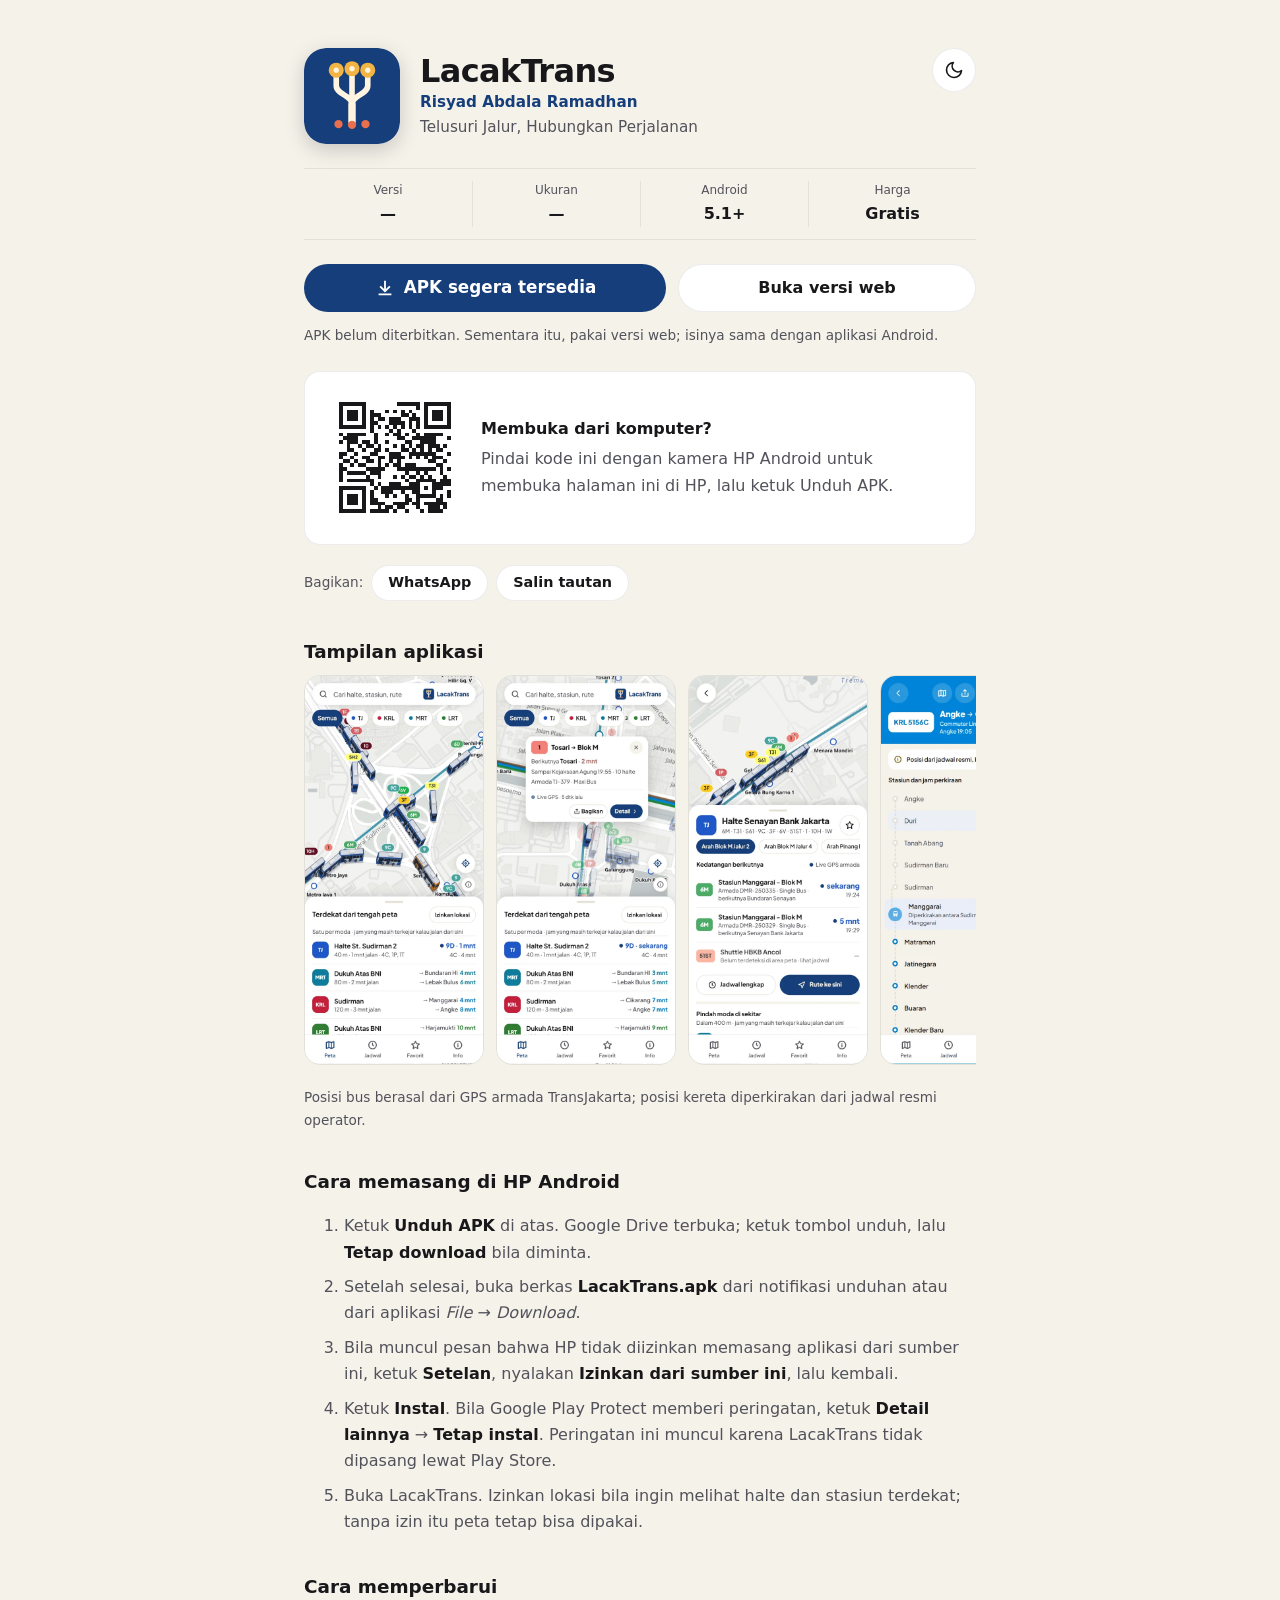
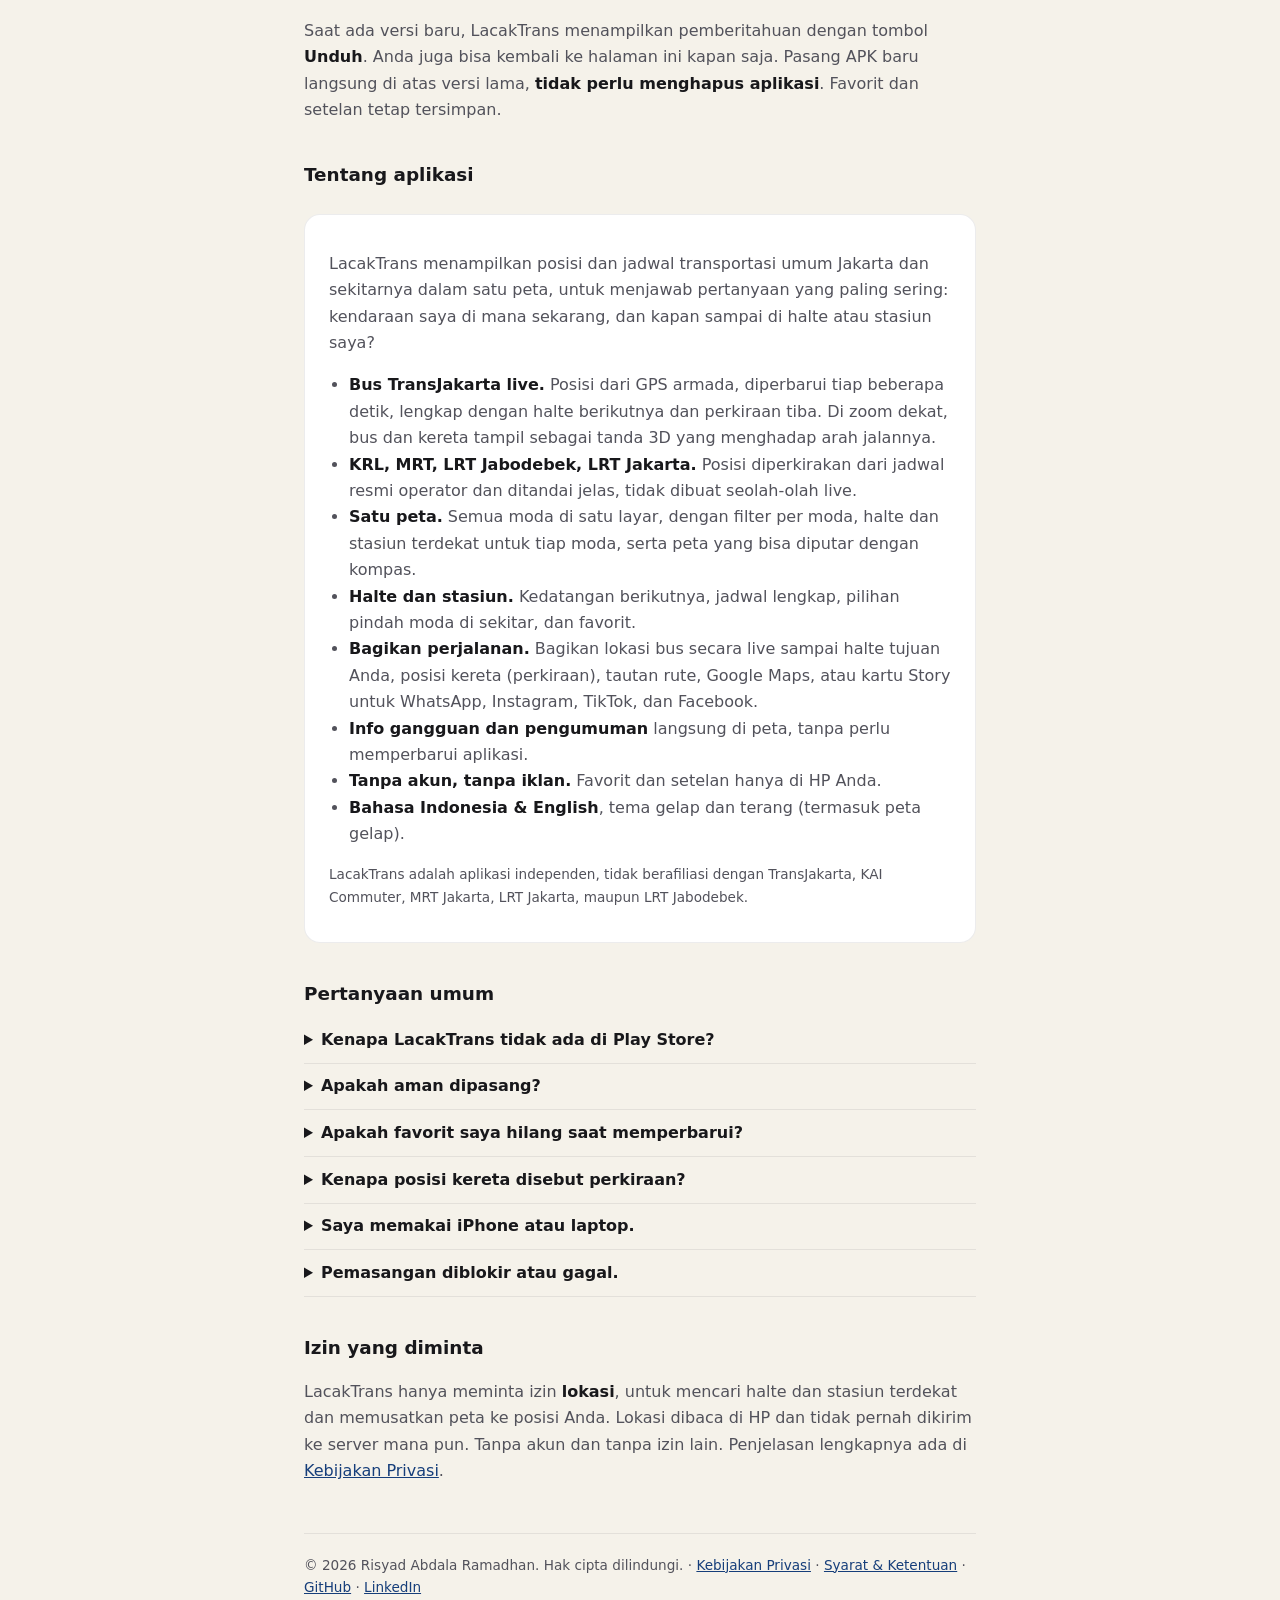
==== commit 01837879: "Panduan pasang: berkas di Drive bernama tetap LacakTrans.apk Co-Authored-By: Claude <noreply@anthrop" ====
--- a/index.html
+++ b/index.html
@@ -200,7 +200,7 @@
         <h2 id="judul-pasang">Cara memasang di HP Android</h2>
         <ol class="langkah">
           <li>Ketuk <strong>Unduh APK</strong> di atas. Google Drive terbuka; ketuk tombol unduh, lalu <strong>Tetap download</strong> bila diminta.</li>
-          <li>Setelah selesai, buka berkas <strong>LacakTrans-<span class="versi-teks">versi</span>.apk</strong> dari notifikasi unduhan atau dari aplikasi <em>File</em> → <em>Download</em>.</li>
+          <li>Setelah selesai, buka berkas <strong>LacakTrans.apk</strong> dari notifikasi unduhan atau dari aplikasi <em>File</em> → <em>Download</em>.</li>
           <li>Bila muncul pesan bahwa HP tidak diizinkan memasang aplikasi dari sumber ini, ketuk <strong>Setelan</strong>, nyalakan <strong>Izinkan dari sumber ini</strong>, lalu kembali.</li>
           <li>Ketuk <strong>Instal</strong>. Bila Google Play Protect memberi peringatan, ketuk <strong>Detail lainnya</strong> → <strong>Tetap instal</strong>. Peringatan ini muncul karena LacakTrans tidak dipasang lewat Play Store.</li>
           <li>Buka LacakTrans. Izinkan lokasi bila ingin melihat halte dan stasiun terdekat; tanpa izin itu peta tetap bisa dipakai.</li>
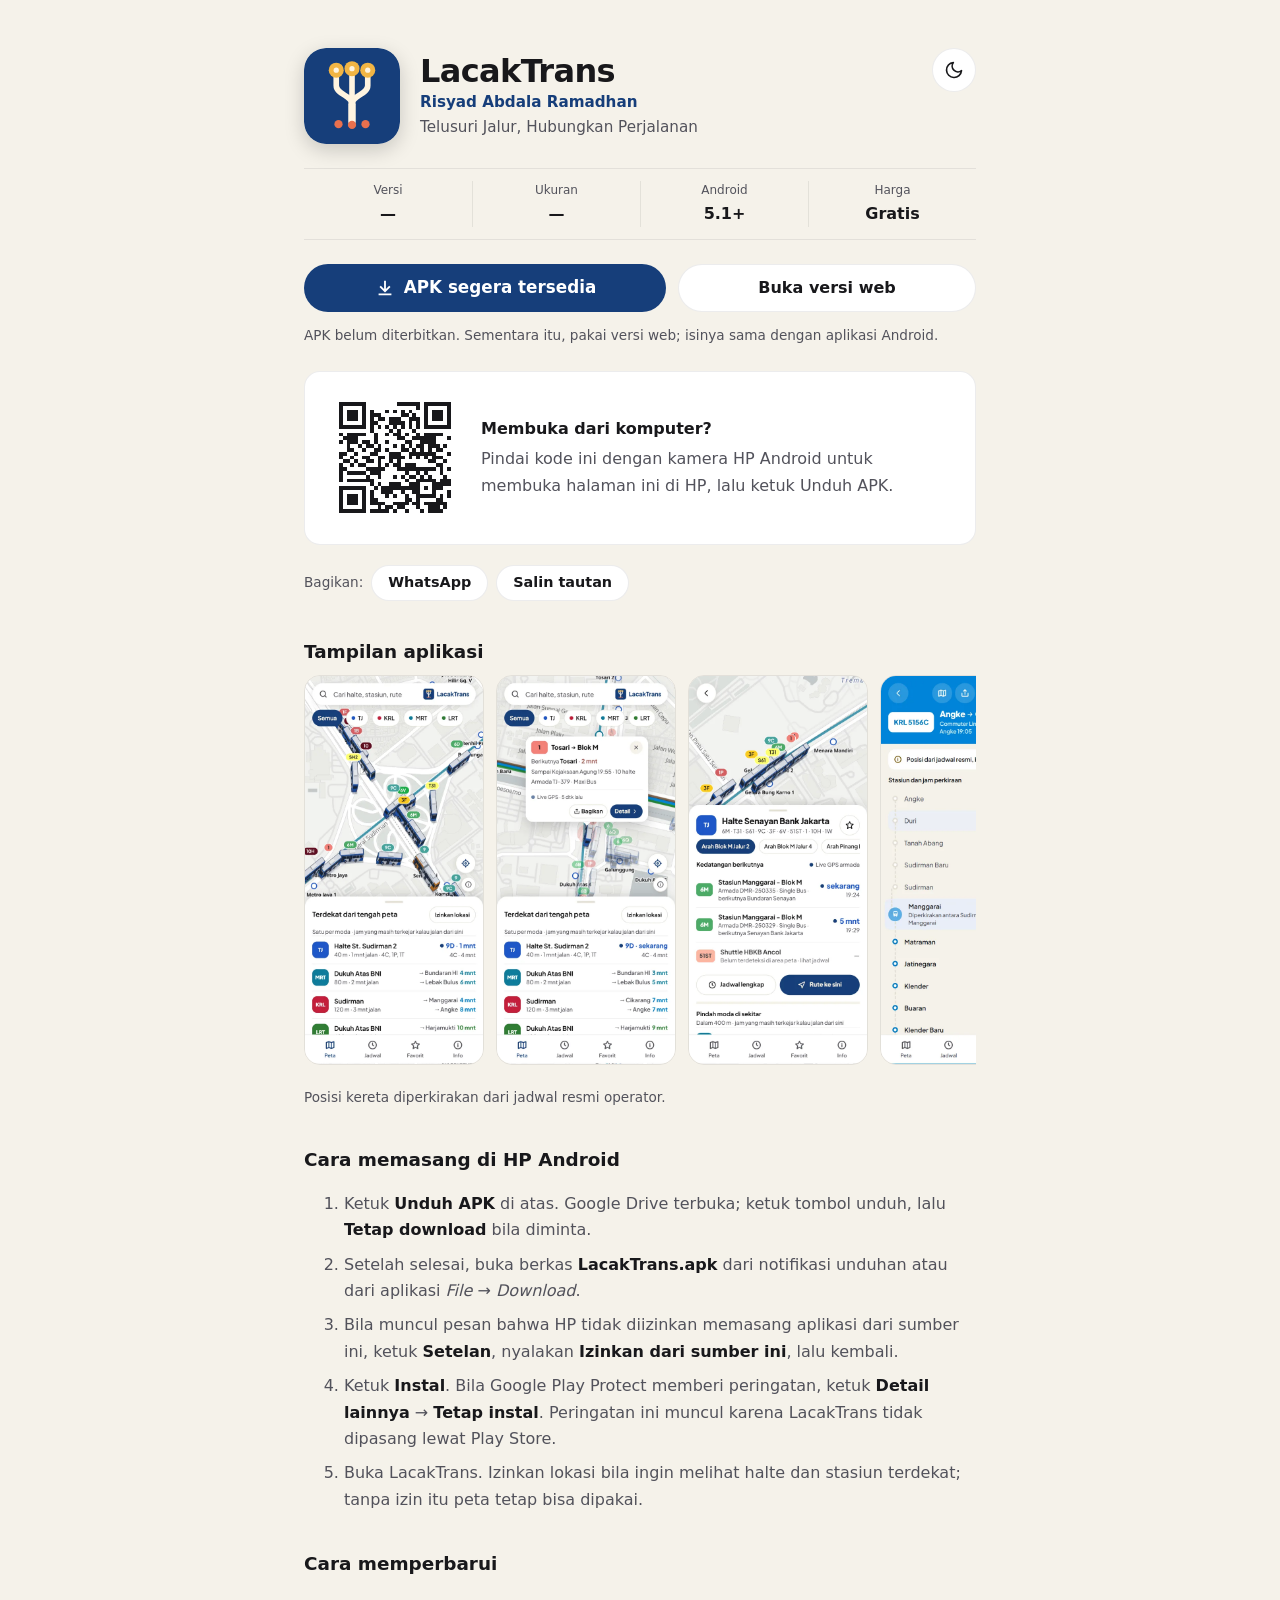
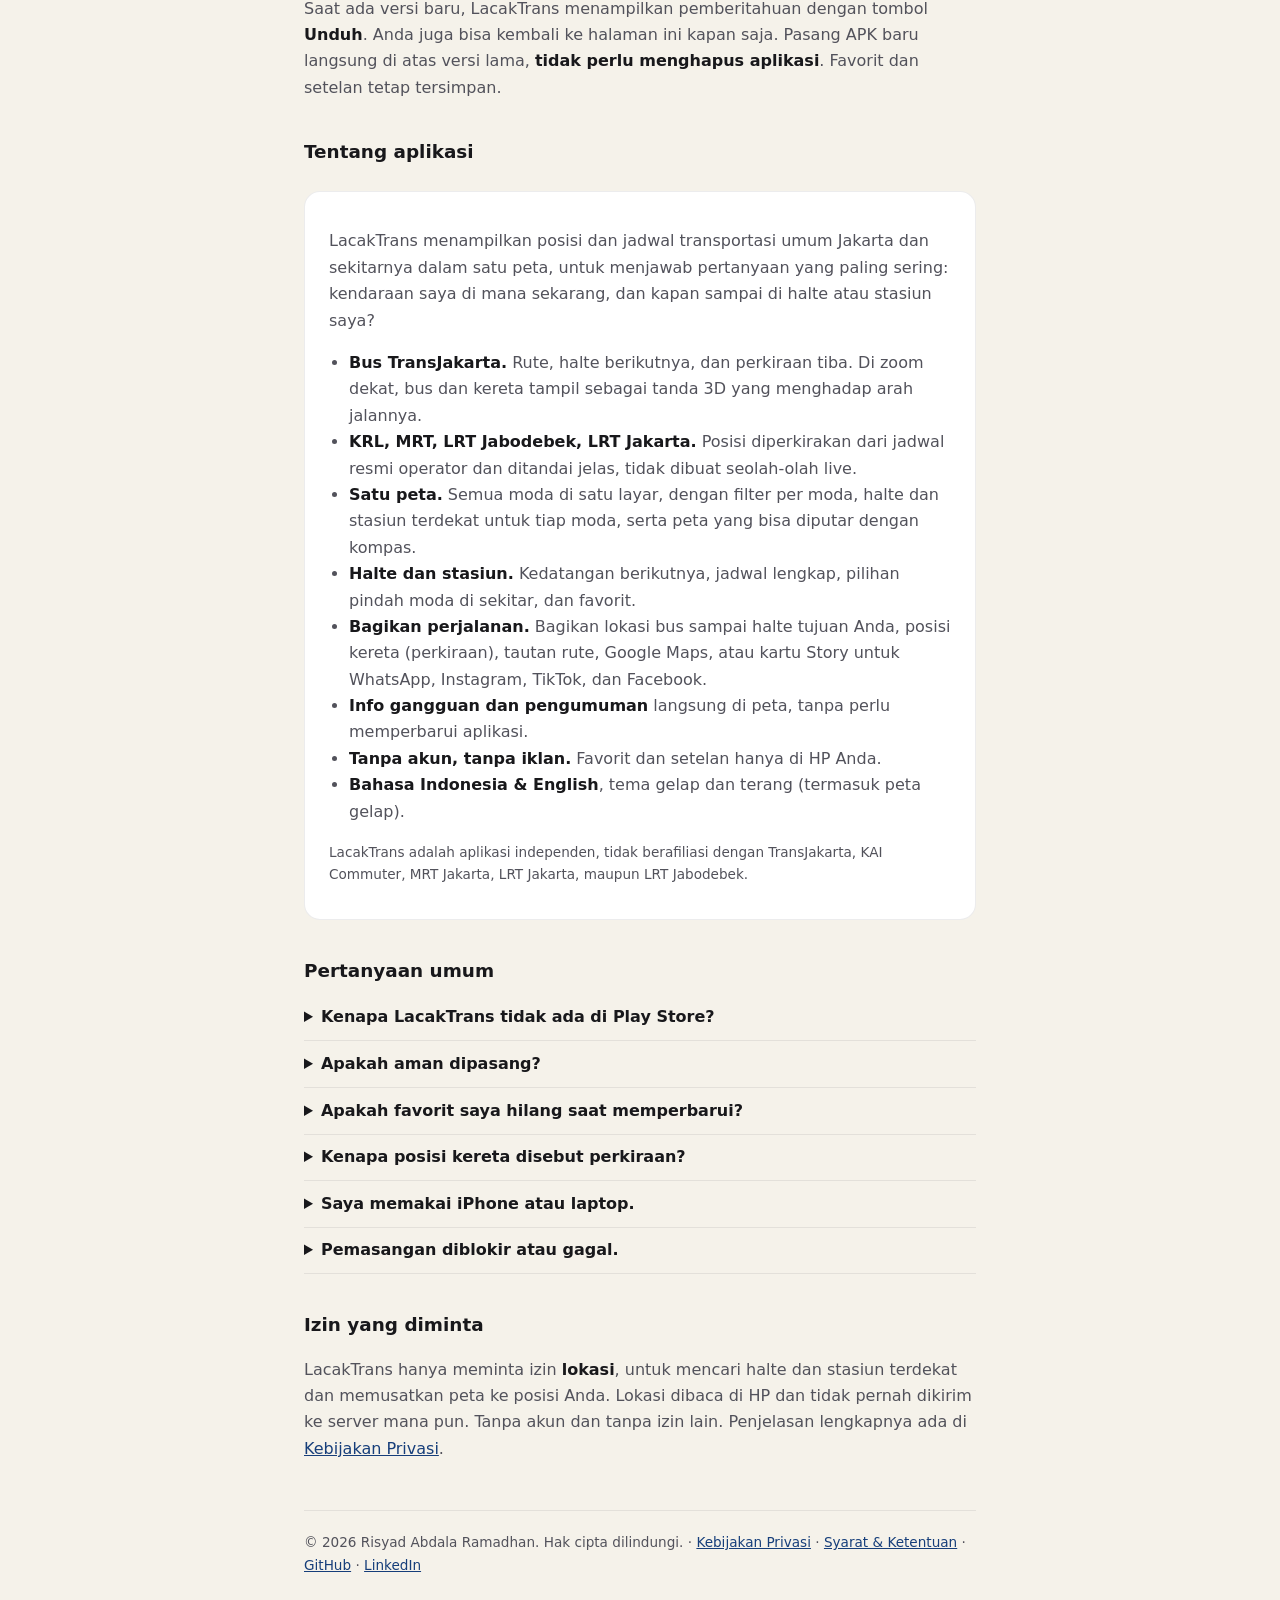
==== commit b535fd90: "Halaman unduh dan llms.txt: klaim posisi bus TransJakarta live dari GPS armada dihapus" ====
--- a/index.html
+++ b/index.html
@@ -45,7 +45,7 @@
             "@id": "https://unduh-lt.silsilara.com/#aplikasi",
             "name": "LacakTrans",
             "alternateName": "LacakTrans by Silsilara",
-            "description": "Aplikasi gratis untuk melihat posisi dan jadwal transportasi umum Jakarta dalam satu peta: bus TransJakarta live dari GPS armada, KRL, MRT, LRT Jabodebek, dan LRT Jakarta diperkirakan dari jadwal resmi operator. Tanpa akun dan tanpa iklan.",
+            "description": "Aplikasi gratis untuk melihat posisi dan jadwal transportasi umum Jakarta dalam satu peta: bus TransJakarta, KRL, MRT, LRT Jabodebek, dan LRT Jakarta. Posisi kereta diperkirakan dari jadwal resmi operator. Tanpa akun dan tanpa iklan.",
             "url": "https://unduh-lt.silsilara.com/",
             "applicationCategory": "TravelApplication",
             "operatingSystem": "Android 5.1+",
@@ -60,11 +60,11 @@
               "https://unduh-lt.silsilara.com/gambar/4-kereta.webp"
             ],
             "featureList": [
-              "Posisi bus TransJakarta live dari GPS armada, tanda 3D di zoom dekat",
+              "Bus dan kereta tampil sebagai tanda 3D di zoom dekat",
               "Posisi KRL, MRT, dan LRT diperkirakan dari jadwal resmi operator, ditandai jelas",
               "Semua moda dalam satu peta, terdekat per moda, peta bisa diputar dengan kompas",
               "Kedatangan berikutnya, jadwal lengkap, dan pindah moda di halte dan stasiun",
-              "Bagikan lokasi bus live sampai halte tujuan, posisi kereta, rute, dan kartu Story",
+              "Bagikan lokasi bus sampai halte tujuan, posisi kereta, rute, dan kartu Story",
               "Info gangguan dan pengumuman di peta",
               "Bahasa Indonesia dan English, tema gelap dan terang"
             ],
@@ -92,7 +92,7 @@
               {
                 "@type": "Question",
                 "name": "Kenapa posisi kereta disebut perkiraan?",
-                "acceptedAnswer": { "@type": "Answer", "text": "KRL, MRT, dan LRT belum membuka data posisi kereta. LacakTrans menghitung posisinya dari jadwal resmi operator, jadi ditandai perkiraan dan bisa berbeda dari kereta sebenarnya. Posisi bus TransJakarta berasal dari GPS armada." }
+                "acceptedAnswer": { "@type": "Answer", "text": "KRL, MRT, dan LRT belum membuka data posisi kereta. LacakTrans menghitung posisinya dari jadwal resmi operator, jadi ditandai perkiraan dan bisa berbeda dari kereta sebenarnya." }
               },
               {
                 "@type": "Question",
@@ -183,12 +183,12 @@
       <section aria-labelledby="judul-layar">
         <h2 id="judul-layar">Tampilan aplikasi</h2>
         <div class="layar">
-          <img src="gambar/1-peta.webp" alt="Peta: bus TransJakarta live sebagai tanda 3D di simpang susun Semanggi" width="270" height="584" loading="lazy" />
+          <img src="gambar/1-peta.webp" alt="Peta: bus TransJakarta sebagai tanda 3D di simpang susun Semanggi" width="270" height="584" loading="lazy" />
           <img src="gambar/2-tooltip.webp" alt="Kartu bus di atas tanda 3D: rute, halte berikutnya, perkiraan tiba, dan tombol Bagikan" width="270" height="584" loading="lazy" />
-          <img src="gambar/3-halte.webp" alt="Layar halte Senayan Bank Jakarta: rute yang lewat dan kedatangan bus berikutnya dari GPS armada" width="270" height="584" loading="lazy" />
+          <img src="gambar/3-halte.webp" alt="Layar halte Senayan Bank Jakarta: rute yang lewat dan kedatangan bus berikutnya" width="270" height="584" loading="lazy" />
           <img src="gambar/4-kereta.webp" alt="Layar KRL: posisi perkiraan di antara dua stasiun dan jam tiba di tiap stasiun dari jadwal resmi" width="270" height="584" loading="lazy" />
         </div>
-        <p class="kecil">Posisi bus berasal dari GPS armada TransJakarta; posisi kereta diperkirakan dari jadwal resmi operator.</p>
+        <p class="kecil">Posisi kereta diperkirakan dari jadwal resmi operator.</p>
       </section>
 
       <section id="bagian-baru" aria-labelledby="judul-baru" hidden>
@@ -224,11 +224,11 @@
             pertanyaan yang paling sering: kendaraan saya di mana sekarang, dan kapan sampai di halte atau stasiun saya?
           </p>
           <ul>
-            <li><strong>Bus TransJakarta live.</strong> Posisi dari GPS armada, diperbarui tiap beberapa detik, lengkap dengan halte berikutnya dan perkiraan tiba. Di zoom dekat, bus dan kereta tampil sebagai tanda 3D yang menghadap arah jalannya.</li>
+            <li><strong>Bus TransJakarta.</strong> Rute, halte berikutnya, dan perkiraan tiba. Di zoom dekat, bus dan kereta tampil sebagai tanda 3D yang menghadap arah jalannya.</li>
             <li><strong>KRL, MRT, LRT Jabodebek, LRT Jakarta.</strong> Posisi diperkirakan dari jadwal resmi operator dan ditandai jelas, tidak dibuat seolah-olah live.</li>
             <li><strong>Satu peta.</strong> Semua moda di satu layar, dengan filter per moda, halte dan stasiun terdekat untuk tiap moda, serta peta yang bisa diputar dengan kompas.</li>
             <li><strong>Halte dan stasiun.</strong> Kedatangan berikutnya, jadwal lengkap, pilihan pindah moda di sekitar, dan favorit.</li>
-            <li><strong>Bagikan perjalanan.</strong> Bagikan lokasi bus secara live sampai halte tujuan Anda, posisi kereta (perkiraan), tautan rute, Google Maps, atau kartu Story untuk WhatsApp, Instagram, TikTok, dan Facebook.</li>
+            <li><strong>Bagikan perjalanan.</strong> Bagikan lokasi bus sampai halte tujuan Anda, posisi kereta (perkiraan), tautan rute, Google Maps, atau kartu Story untuk WhatsApp, Instagram, TikTok, dan Facebook.</li>
             <li><strong>Info gangguan dan pengumuman</strong> langsung di peta, tanpa perlu memperbarui aplikasi.</li>
             <li><strong>Tanpa akun, tanpa iklan.</strong> Favorit dan setelan hanya di HP Anda.</li>
             <li><strong>Bahasa Indonesia &amp; English</strong>, tema gelap dan terang (termasuk peta gelap).</li>
@@ -253,7 +253,7 @@
         </details>
         <details>
           <summary>Kenapa posisi kereta disebut perkiraan?</summary>
-          <p>KRL, MRT, dan LRT belum membuka data posisi kereta. LacakTrans menghitung posisinya dari jadwal resmi operator, jadi ditandai perkiraan dan bisa berbeda dari kereta sebenarnya. Posisi bus TransJakarta berasal dari GPS armada.</p>
+          <p>KRL, MRT, dan LRT belum membuka data posisi kereta. LacakTrans menghitung posisinya dari jadwal resmi operator, jadi ditandai perkiraan dan bisa berbeda dari kereta sebenarnya.</p>
         </details>
         <details>
           <summary>Saya memakai iPhone atau laptop.</summary>
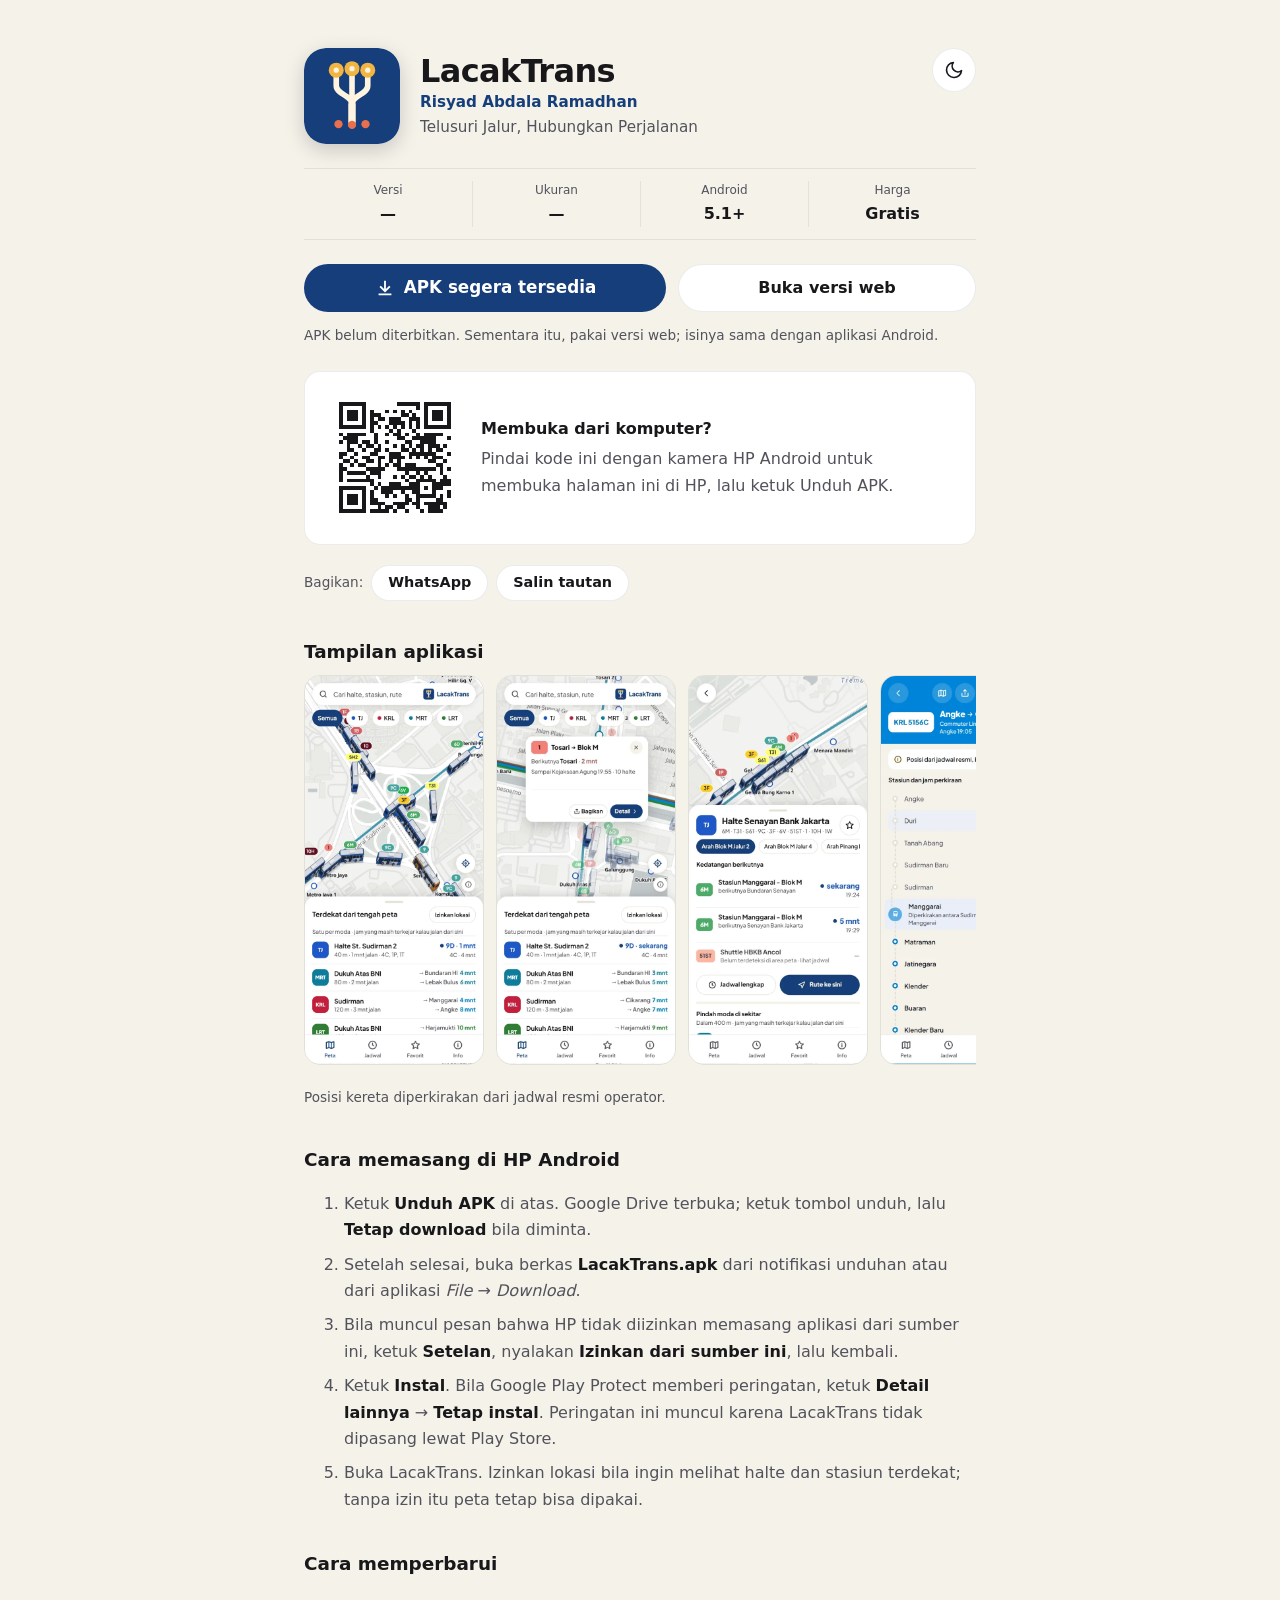
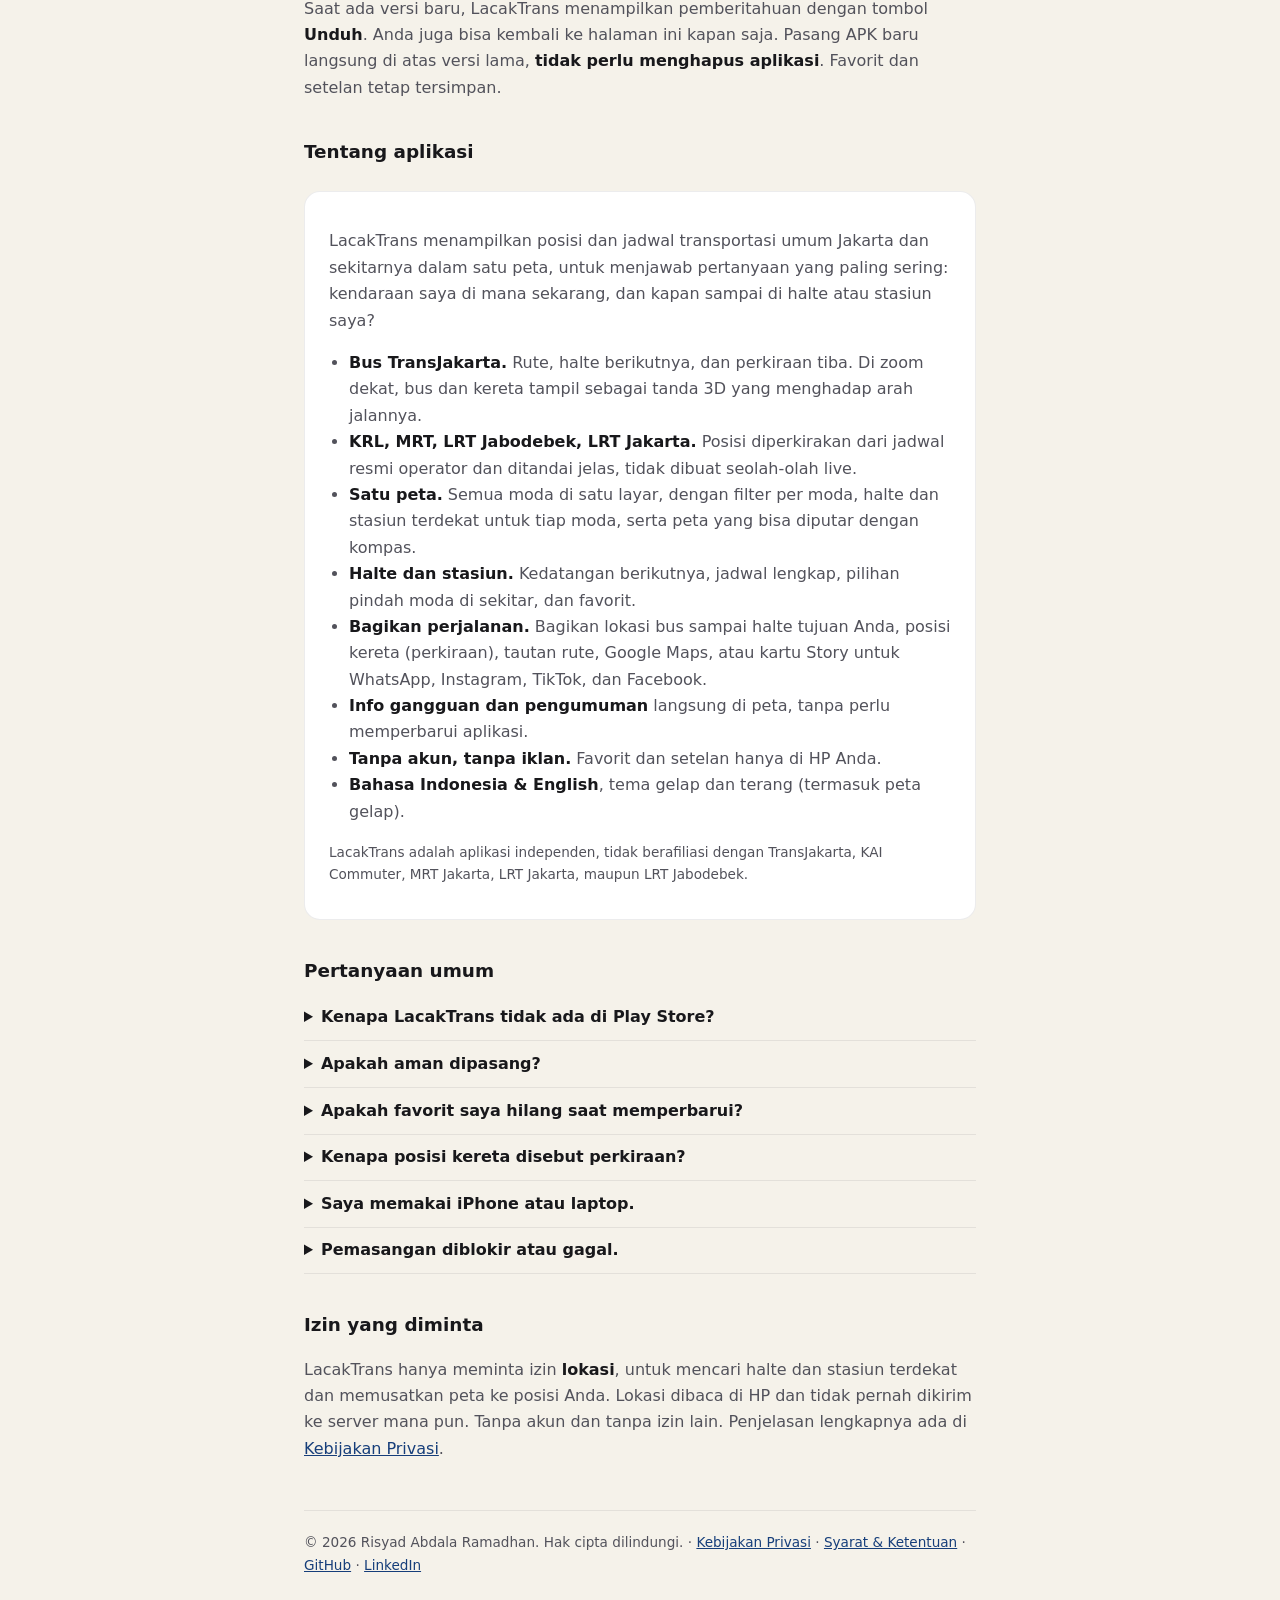
==== commit 864ea698: "Halaman unduh: tombol Unduh APK dan kode QR disembunyikan selama mode pemeliharaan aktif (dibaca dar" ====
--- a/index.html
+++ b/index.html
@@ -154,7 +154,8 @@
 
       <div class="unduh">
         <div class="tombol-unduh">
-          <a id="tombol-apk" class="tombol utama" href="https://lacaktrans.silsilara.com" rel="noopener">
+          <!-- Disembunyikan sampai saklar.json terbaca: tetap tersembunyi selama mode pemeliharaan aktif. -->
+          <a id="tombol-apk" class="tombol utama" href="https://lacaktrans.silsilara.com" rel="noopener" hidden>
             <svg aria-hidden="true" viewBox="0 0 24 24" width="22" height="22"><path fill="currentColor" d="M11 4h2v9.17l3.59-3.58L18 11l-6 6-6-6 1.41-1.41L11 13.17zM5 18h14v2H5z"/></svg>
             <span id="teks-apk">APK segera tersedia</span>
           </a>
@@ -314,10 +315,28 @@
           $('bagian-baru').hidden = false
         }
       }
-      fetch(VERSI_JSON, { cache: 'no-store' })
-        .then((r) => (r.ok ? r.json() : null))
-        .then(tampilkanVersi)
-        .catch(() => {}) // tetap pakai info cadangan di HTML
+      // Saklar jarak jauh aplikasi (public/data/saklar.json). Selama pemeliharaan aktif, unduhan APK dari halaman ini
+      // ditutup: tombol Unduh APK dan kode QR disembunyikan. Pembaruan dari dalam APK tidak terpengaruh.
+      // Berkas gagal dibaca/rusak = dianggap tidak pemeliharaan, sama seperti aplikasi.
+      const SAKLAR_JSON = 'https://lacaktrans.silsilara.com/data/saklar.json'
+      function terapkanPemeliharaan(saklar) {
+        const pemeliharaan = saklar?.pemeliharaan?.aktif === true
+        $('tombol-apk').hidden = pemeliharaan
+        if (!pemeliharaan) return
+        $('kartu-qr').hidden = true
+        $('catatan-unduh').textContent =
+          'Unduhan APK sementara ditutup karena LacakTrans sedang dalam pemeliharaan. Pantau kabar terbarunya di Instagram @lacaktrans.'
+      }
+      const ambilJson = (url) =>
+        fetch(`${url}?t=${Date.now()}`, { cache: 'no-store' })
+          .then((r) => (r.ok ? r.json() : null))
+          .catch(() => null)
+      Promise.all([ambilJson(VERSI_JSON), ambilJson(SAKLAR_JSON)]).then(([versi, saklar]) => {
+        try {
+          tampilkanVersi(versi)
+        } catch {} // tetap pakai info cadangan di HTML
+        terapkanPemeliharaan(saklar)
+      })
 
       // Menyesuaikan perangkat: iPhone/iPad → versi web jadi tombol utama; komputer → kode QR untuk HP.
       const ua = navigator.userAgent
